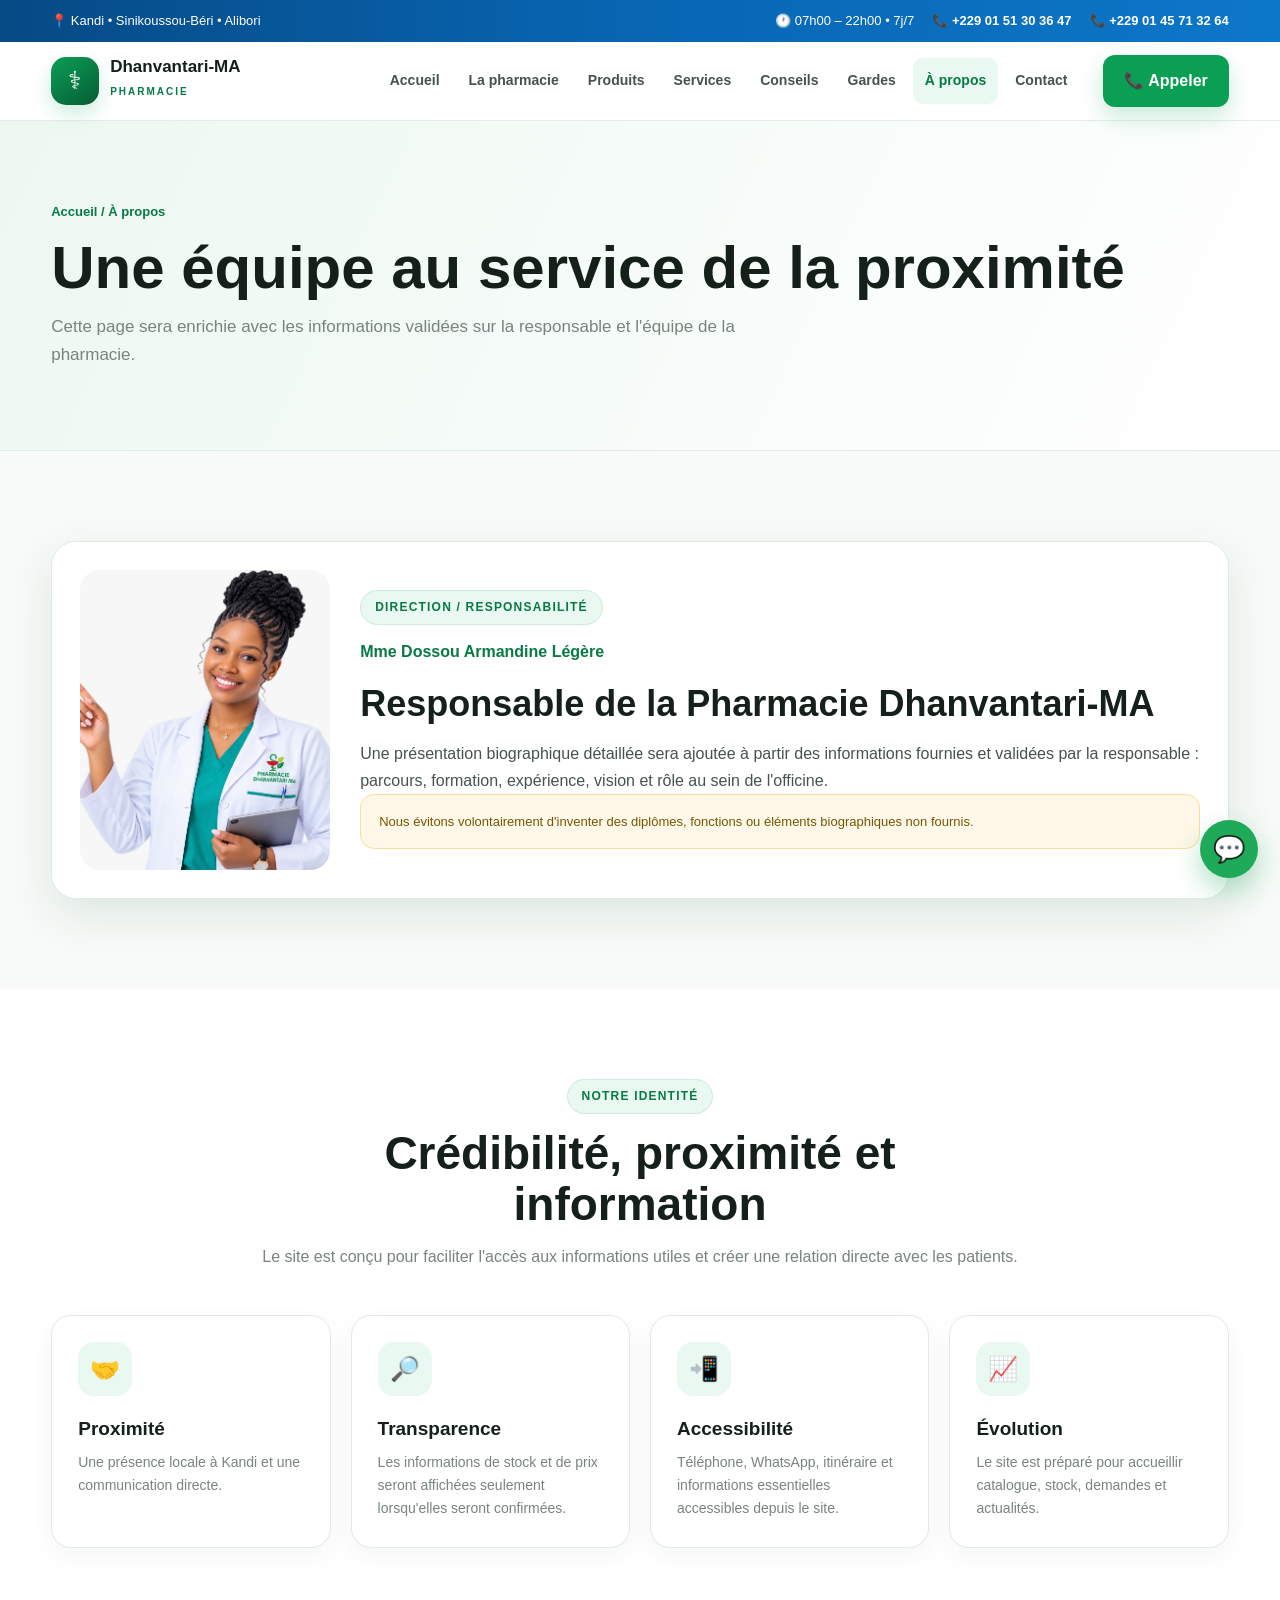
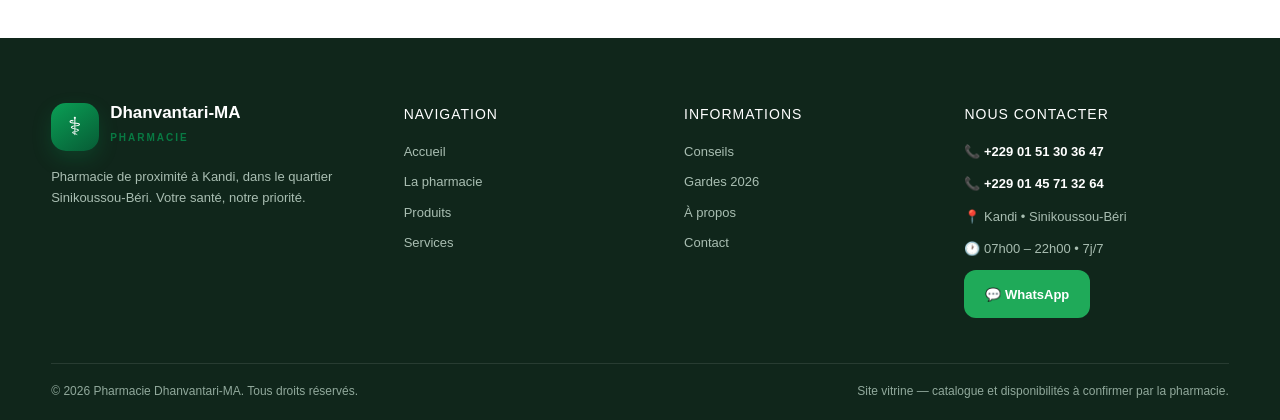
==== a-propos.html @ d24201c3 "Add files via upload" ====
<!DOCTYPE html>
<html lang="fr">
<head>
<meta charset="UTF-8">
<meta name="viewport" content="width=device-width, initial-scale=1.0">
<title>Pharmacie Dhanvantari-MA | À propos</title>
<meta name="description" content="Présentation de la Pharmacie Dhanvantari-MA et de sa responsable.">
<meta name="theme-color" content="#0a9f55">
<link rel="stylesheet" href="style.css">
</head>
<body>

<div class="topbar">
  <div class="container topbar-inner">
    <div class="topbar-left"><span>📍 Kandi • Sinikoussou-Béri • Alibori</span></div>
    <div class="topbar-right">
      <span>🕐 07h00 – 22h00 • 7j/7</span>
      <a href="tel:+2290151303647">📞 +229 01 51 30 36 47</a>
      <a href="tel:+2290145713264">📞 +229 01 45 71 32 64</a>
    </div>
  </div>
</div>
<header class="header">
  <div class="container nav">
    <a class="logo" href="index.html">
      <div class="logo-mark">⚕</div>
      <div class="logo-text"><strong>Dhanvantari-MA</strong><span>PHARMACIE</span></div>
    </a>
    <nav class="nav-links"><a href="index.html" class="">Accueil</a><a href="pharmacie.html" class="">La pharmacie</a><a href="produits.html" class="">Produits</a><a href="services.html" class="">Services</a><a href="conseils.html" class="">Conseils</a><a href="gardes.html" class="">Gardes</a><a href="a-propos.html" class="active">À propos</a><a href="contact.html" class="">Contact</a></nav>
    <a class="btn btn-primary header-call" href="tel:+2290151303647">📞 Appeler</a>
    <button class="menu-toggle" aria-label="Menu">☰</button>
  </div>
</header>

<main>

<section class="page-hero"><div class="container"><div class="breadcrumb">Accueil / À propos</div><h1>Une équipe au service de la proximité</h1><p>Cette page sera enrichie avec les informations validées sur la responsable et l'équipe de la pharmacie.</p></div></section>
<section class="section"><div class="container">
<div class="team-card reveal">
  <div class="team-photo"><img src="pharmacienne.jpeg" alt="Responsable de la Pharmacie Dhanvantari-MA" onerror="this.style.display='none';this.parentElement.innerHTML='<div style=&quot;height:100%;display:grid;place-items:center;padding:30px;text-align:center;color:#087a43;font-weight:800&quot;>Photo de la responsable<br>à ajouter : pharmacienne.jpeg</div>'"></div>
  <div class="team-copy"><div class="section-label">Direction / responsabilité</div><div class="role">Mme Dossou Armandine Légère</div><h2>Responsable de la Pharmacie Dhanvantari-MA</h2><p>Une présentation biographique détaillée sera ajoutée à partir des informations fournies et validées par la responsable : parcours, formation, expérience, vision et rôle au sein de l'officine.</p><div class="notice">Nous évitons volontairement d'inventer des diplômes, fonctions ou éléments biographiques non fournis.</div></div>
</div>
</div></section>
<section class="section" style="background:#fff"><div class="container"><div class="section-heading"><div class="section-label">Notre identité</div><h2>Crédibilité, proximité et information</h2><p>Le site est conçu pour faciliter l'accès aux informations utiles et créer une relation directe avec les patients.</p></div><div class="card-grid">
<article class="info-card reveal"><div class="info-icon">🤝</div><h3>Proximité</h3><p>Une présence locale à Kandi et une communication directe.</p></article>
<article class="info-card reveal"><div class="info-icon">🔎</div><h3>Transparence</h3><p>Les informations de stock et de prix seront affichées seulement lorsqu'elles seront confirmées.</p></article>
<article class="info-card reveal"><div class="info-icon">📲</div><h3>Accessibilité</h3><p>Téléphone, WhatsApp, itinéraire et informations essentielles accessibles depuis le site.</p></article>
<article class="info-card reveal"><div class="info-icon">📈</div><h3>Évolution</h3><p>Le site est préparé pour accueillir catalogue, stock, demandes et actualités.</p></article>
</div></div></section>

</main>

<footer>
  <div class="container footer-grid">
    <div class="footer-brand">
      <a class="logo" href="index.html">
        <div class="logo-mark">⚕</div>
        <div class="logo-text"><strong>Dhanvantari-MA</strong><span>PHARMACIE</span></div>
      </a>
      <p>Pharmacie de proximité à Kandi, dans le quartier Sinikoussou-Béri. Votre santé, notre priorité.</p>
    </div>
    <div>
      <div class="footer-title">Navigation</div>
      <div class="footer-links">
        <a href="index.html">Accueil</a><a href="pharmacie.html">La pharmacie</a>
        <a href="produits.html">Produits</a><a href="services.html">Services</a>
      </div>
    </div>
    <div>
      <div class="footer-title">Informations</div>
      <div class="footer-links">
        <a href="conseils.html">Conseils</a><a href="gardes.html">Gardes 2026</a>
        <a href="a-propos.html">À propos</a><a href="contact.html">Contact</a>
      </div>
    </div>
    <div>
      <div class="footer-title">Nous contacter</div>
      <div class="footer-contact">
        <div>📞 <strong>+229 01 51 30 36 47</strong></div>
        <div>📞 <strong>+229 01 45 71 32 64</strong></div>
        <div>📍 Kandi • Sinikoussou-Béri</div>
        <div>🕐 07h00 – 22h00 • 7j/7</div>
        <div><button class="btn btn-whatsapp" data-whatsapp="Bonjour Pharmacie Dhanvantari-MA, je souhaite obtenir des informations.">💬 WhatsApp</button></div>
      </div>
    </div>
  </div>
  <div class="container footer-bottom">
    <span>© <span data-year></span> Pharmacie Dhanvantari-MA. Tous droits réservés.</span>
    <span>Site vitrine — catalogue et disponibilités à confirmer par la pharmacie.</span>
  </div>
</footer>
<a class="floating-whatsapp" href="https://wa.me/2290151303647" target="_blank" rel="noopener noreferrer" aria-label="WhatsApp">💬</a>
<button class="back-top" aria-label="Retour en haut">↑</button>

<script src="main.js"></script>
</body>
</html>
---- style.css ----
:root{
  --green:#0a9f55;
  --green-dark:#087a43;
  --green-deep:#075b35;
  --green-soft:#e9f8f0;
  --blue:#0866b3;
  --blue-dark:#064a85;
  --orange:#f28b22;
  --gold:#f4b72c;
  --red:#c62828;
  --white:#fff;
  --black:#142019;
  --text:#46534c;
  --muted:#78847d;
  --bg:#f7faf8;
  --border:#e1ebe5;
  --shadow:0 16px 45px rgba(5,65,35,.10);
  --shadow-hover:0 22px 60px rgba(5,65,35,.16);
  --radius:20px;
  --radius-sm:12px;
  --transition:.28s ease;
}
*{box-sizing:border-box;margin:0;padding:0}
html{scroll-behavior:smooth}
body{
  font-family:"Segoe UI",Roboto,Arial,sans-serif;
  background:var(--bg);color:var(--text);line-height:1.65;
  overflow-x:hidden;
}
img{max-width:100%;display:block}
a{text-decoration:none;color:inherit}
button,input,select,textarea{font:inherit}
button{cursor:pointer}
.container{width:min(1180px,92%);margin:auto}
.section{padding:90px 0}
.section-heading{text-align:center;max-width:760px;margin:0 auto 45px}
.section-label{
  display:inline-flex;align-items:center;gap:8px;
  color:var(--green-dark);background:var(--green-soft);
  border:1px solid #ccebd9;border-radius:999px;
  padding:7px 14px;font-size:12px;font-weight:800;
  letter-spacing:1.2px;text-transform:uppercase;margin-bottom:14px
}
.section-heading h2{font-size:clamp(30px,4vw,46px);line-height:1.1;color:var(--black);margin-bottom:14px}
.section-heading p{color:var(--muted)}
.btn{
  display:inline-flex;align-items:center;justify-content:center;gap:9px;
  min-height:48px;padding:12px 20px;border-radius:12px;
  border:1px solid transparent;font-weight:800;transition:var(--transition)
}
.btn-primary{background:var(--green);color:#fff;box-shadow:0 10px 25px rgba(10,159,85,.22)}
.btn-primary:hover{background:var(--green-dark);transform:translateY(-2px)}
.btn-secondary{background:var(--blue);color:#fff}
.btn-secondary:hover{background:var(--blue-dark);transform:translateY(-2px)}
.btn-outline{background:#fff;border-color:var(--border);color:var(--green-dark)}
.btn-outline:hover{border-color:var(--green);transform:translateY(-2px)}
.btn-whatsapp{background:#1faa59;color:#fff}
.btn-whatsapp:hover{filter:brightness(.94);transform:translateY(-2px)}
.btn-light{background:#fff;color:var(--green-deep)}
.btn-danger{background:#fff1f1;color:#a52222;border-color:#ffd4d4}
.topbar{
  background:linear-gradient(90deg,var(--blue-dark),var(--blue),#0d77c9);
  color:#fff;font-size:13px
}
.topbar-inner{min-height:42px;display:flex;justify-content:space-between;align-items:center;gap:20px}
.topbar-left,.topbar-right{display:flex;gap:18px;align-items:center;flex-wrap:wrap}
.topbar a{font-weight:700}
.header{
  position:sticky;top:0;z-index:1000;background:rgba(255,255,255,.96);
  backdrop-filter:blur(14px);border-bottom:1px solid rgba(225,235,229,.9);
  transition:var(--transition)
}
.header.scrolled{box-shadow:0 8px 30px rgba(20,32,25,.08)}
.nav{min-height:78px;display:flex;align-items:center;gap:24px}
.logo{display:flex;align-items:center;gap:11px;margin-right:auto}
.logo-mark{
  width:48px;height:48px;border-radius:15px;display:grid;place-items:center;
  background:linear-gradient(145deg,var(--green),var(--green-deep));
  color:#fff;font-size:25px;box-shadow:0 8px 20px rgba(10,159,85,.2)
}
.logo-text strong{display:block;color:var(--black);font-size:17px;line-height:1.1}
.logo-text span{font-size:10px;letter-spacing:2px;color:var(--green-dark);font-weight:900}
.nav-links{display:flex;align-items:center;gap:5px}
.nav-links a{
  padding:11px 12px;border-radius:10px;color:#45534b;font-size:14px;font-weight:700
}
.nav-links a:hover,.nav-links a.active{color:var(--green-dark);background:var(--green-soft)}
.header-call{white-space:nowrap}
.menu-toggle{display:none;border:0;background:var(--green-soft);color:var(--green-dark);width:46px;height:46px;border-radius:12px;font-size:22px}
.hero{
  position:relative;min-height:650px;display:flex;align-items:center;overflow:hidden;
  background:linear-gradient(105deg,#f4fbf7 0%,#fff 50%,#eef8f3 100%)
}
.hero::before{
  content:"";position:absolute;inset:0;
  background:radial-gradient(circle at 80% 25%,rgba(10,159,85,.12),transparent 35%);
  pointer-events:none
}
.hero-grid{display:grid;grid-template-columns:1.02fr .98fr;align-items:center;gap:55px}
.hero-copy{position:relative;z-index:2;padding:70px 0}
.hero-badge{display:inline-flex;align-items:center;gap:9px;background:#fff;border:1px solid var(--border);padding:9px 14px;border-radius:999px;font-size:12px;font-weight:800;color:var(--green-dark);box-shadow:0 8px 25px rgba(5,65,35,.06)}
.status-dot{width:9px;height:9px;border-radius:50%;background:#22c55e;box-shadow:0 0 0 5px rgba(34,197,94,.12)}
.hero h1{font-size:clamp(44px,6vw,72px);line-height:.98;letter-spacing:-2px;color:var(--black);margin:22px 0}
.hero h1 span{color:var(--green)}
.hero p{font-size:18px;max-width:620px;color:#617068}
.hero-actions{display:flex;gap:12px;flex-wrap:wrap;margin-top:28px}
.hero-image{min-height:590px;display:flex;align-items:flex-end;justify-content:center;position:relative}
.hero-image::before{
  content:"";position:absolute;width:500px;height:500px;border-radius:50%;
  background:linear-gradient(145deg,#dff5e8,#fff);right:0;bottom:30px
}
.hero-image img{
  position:relative;z-index:1;max-height:610px;width:auto;max-width:100%;
  object-fit:contain;filter:drop-shadow(0 25px 35px rgba(5,65,35,.16))
}
.hero-placeholder{
  position:relative;z-index:1;width:min(470px,90%);aspect-ratio:4/5;border-radius:34px;
  background:linear-gradient(145deg,#e7f7ee,#fff);display:grid;place-items:center;
  color:var(--green-dark);text-align:center;padding:40px;border:1px solid #d7eee0
}
.quick-strip{background:#fff;border-top:1px solid var(--border);border-bottom:1px solid var(--border)}
.quick-grid{display:grid;grid-template-columns:repeat(4,1fr)}
.quick-card{padding:22px 20px;display:flex;gap:13px;align-items:center;border-right:1px solid var(--border)}
.quick-card:last-child{border-right:0}
.quick-icon{width:44px;height:44px;border-radius:13px;background:var(--green-soft);display:grid;place-items:center;font-size:20px}
.quick-card strong{display:block;color:var(--black);font-size:14px}
.quick-card span{font-size:12px;color:var(--muted)}
.about-grid{display:grid;grid-template-columns:.95fr 1.05fr;gap:65px;align-items:center}
.about-photo{position:relative}
.about-photo img{height:500px;object-fit:cover;border-radius:28px;box-shadow:var(--shadow)}
.about-badge{
  position:absolute;right:-18px;bottom:25px;background:#fff;padding:18px 20px;border-radius:17px;
  box-shadow:var(--shadow);border:1px solid var(--border)
}
.about-badge strong{display:block;color:var(--green);font-size:28px;line-height:1}
.about-badge span{font-size:12px;color:var(--muted)}
.about-copy h2{font-size:clamp(30px,4vw,46px);line-height:1.1;color:var(--black);margin:12px 0 18px}
.about-copy h2 span{color:var(--green)}
.about-copy p{margin-bottom:14px}
.check-list{display:grid;grid-template-columns:1fr 1fr;gap:10px;margin:24px 0}
.check-list div{display:flex;gap:9px;align-items:center;font-weight:700;color:#4d5b53}
.check{width:23px;height:23px;border-radius:50%;display:grid;place-items:center;background:var(--green-soft);color:var(--green);font-size:13px}
.card-grid{display:grid;grid-template-columns:repeat(4,1fr);gap:20px}
.info-card{
  background:#fff;border:1px solid var(--border);border-radius:var(--radius);
  padding:26px;box-shadow:0 8px 25px rgba(5,65,35,.05);transition:var(--transition)
}
.info-card:hover{transform:translateY(-5px);box-shadow:var(--shadow-hover)}
.info-icon{width:54px;height:54px;border-radius:16px;background:var(--green-soft);display:grid;place-items:center;font-size:24px;margin-bottom:17px}
.info-card h3{color:var(--black);font-size:19px;margin-bottom:7px}
.info-card p{color:var(--muted);font-size:14px}
.product-grid{display:grid;grid-template-columns:repeat(4,1fr);gap:20px}
.product-card{
  background:#fff;border:1px solid var(--border);border-radius:20px;overflow:hidden;
  box-shadow:0 8px 25px rgba(5,65,35,.05);transition:var(--transition)
}
.product-card:hover{transform:translateY(-5px);box-shadow:var(--shadow-hover)}
.product-image{height:230px;position:relative;background:#edf7f1;overflow:hidden}
.product-image img{width:100%;height:100%;object-fit:cover;transition:.45s ease}
.product-card:hover .product-image img{transform:scale(1.04)}
.product-number{position:absolute;top:12px;left:12px;background:#fff;color:var(--green-dark);font-weight:900;font-size:11px;border-radius:999px;padding:6px 9px;box-shadow:0 5px 15px rgba(0,0,0,.08)}
.product-body{padding:20px}
.product-category{font-size:11px;text-transform:uppercase;letter-spacing:1px;color:var(--green-dark);font-weight:900}
.product-body h3{font-size:19px;color:var(--black);margin:7px 0}
.product-body p{font-size:13px;color:var(--muted);margin-bottom:15px}
.product-actions{display:flex;gap:8px;flex-wrap:wrap}
.product-actions .btn{min-height:40px;padding:9px 12px;font-size:12px;flex:1}
.catalog-toolbar{
  display:flex;gap:12px;flex-wrap:wrap;align-items:center;justify-content:space-between;
  background:#fff;border:1px solid var(--border);padding:16px;border-radius:16px;margin-bottom:25px
}
.search-box{flex:1;min-width:240px;position:relative}
.search-box input,.filter-select{
  width:100%;height:46px;border:1px solid var(--border);border-radius:11px;padding:0 14px;
  outline:0;background:#fbfdfc
}
.search-box input:focus,.filter-select:focus{border-color:var(--green)}
.filter-select{max-width:230px}
.catalog-count{font-size:13px;color:var(--muted);font-weight:700}
.catalog-empty{text-align:center;padding:50px;background:#fff;border:1px dashed var(--border);border-radius:18px;display:none}
.price-note{font-size:11px;color:var(--muted);margin:10px 0}
.location-wrap{background:#f0f8f4}
.location-grid{display:grid;grid-template-columns:.8fr 1.2fr;gap:22px}
.location-card,.map-card{
  background:#fff;border:1px solid var(--border);border-radius:24px;box-shadow:var(--shadow);overflow:hidden
}
.location-card{padding:30px}
.location-card h3{font-size:27px;color:var(--black);margin-bottom:5px}
.location-card>p{color:var(--muted);margin-bottom:22px}
.location-item{display:flex;gap:13px;padding:16px 0;border-bottom:1px solid var(--border)}
.location-item:last-of-type{border-bottom:0}
.location-item-icon{width:40px;height:40px;flex:0 0 40px;border-radius:12px;background:var(--green-soft);display:grid;place-items:center}
.location-item strong{display:block;color:var(--black);font-size:13px}
.location-item span{display:block;color:var(--muted);font-size:13px}
.map-card iframe{width:100%;height:100%;min-height:480px;border:0}
.cta{padding:55px 0}
.cta-box{
  background:linear-gradient(120deg,var(--green-deep),var(--green));
  color:#fff;border-radius:28px;padding:40px;display:flex;justify-content:space-between;
  gap:25px;align-items:center;box-shadow:var(--shadow)
}
.cta-box h2{font-size:clamp(28px,4vw,40px);line-height:1.05;margin-bottom:8px}
.cta-box p{opacity:.88;max-width:650px}
.cta-actions{display:flex;gap:10px;flex-wrap:wrap}
.page-hero{
  padding:80px 0;background:linear-gradient(115deg,#edf8f2,#fff);
  border-bottom:1px solid var(--border)
}
.page-hero h1{font-size:clamp(38px,5vw,60px);color:var(--black);line-height:1.05;margin:14px 0}
.page-hero p{max-width:720px;color:var(--muted);font-size:17px}
.breadcrumb{font-size:13px;color:var(--green-dark);font-weight:800}
.detail-grid{display:grid;grid-template-columns:1fr 1fr;gap:50px;align-items:center}
.detail-image img{width:100%;height:480px;object-fit:cover;border-radius:28px;box-shadow:var(--shadow)}
.detail-copy h2{font-size:40px;color:var(--black);line-height:1.1;margin:12px 0}
.detail-copy p{margin-bottom:14px}
.timeline{position:relative;max-width:900px;margin:auto}
.timeline::before{content:"";position:absolute;left:20px;top:0;bottom:0;width:2px;background:#cfe9d9}
.guard{
  position:relative;margin:0 0 18px 0;padding:20px 22px 20px 60px;background:#fff;
  border:1px solid var(--border);border-radius:18px;box-shadow:0 7px 22px rgba(5,65,35,.05)
}
.guard::before{
  content:"";position:absolute;left:11px;top:26px;width:20px;height:20px;border-radius:50%;
  background:var(--green);border:5px solid #dff4e8
}
.guard strong{display:block;color:var(--black);font-size:18px}
.guard span{display:block;color:var(--green-dark);font-weight:800;font-size:13px;margin-top:3px}
.guard.current{border-color:#93d8b2;box-shadow:0 12px 30px rgba(10,159,85,.12)}
.guard.current::after{content:"GARDE EN COURS";position:absolute;right:15px;top:15px;background:var(--green);color:#fff;font-size:10px;font-weight:900;padding:6px 9px;border-radius:999px}
.team-card{display:grid;grid-template-columns:250px 1fr;gap:30px;background:#fff;border:1px solid var(--border);border-radius:25px;padding:28px;box-shadow:var(--shadow);align-items:center}
.team-photo{height:300px;border-radius:20px;overflow:hidden;background:var(--green-soft)}
.team-photo img{width:100%;height:100%;object-fit:cover}
.team-copy h2{font-size:36px;color:var(--black);margin:8px 0}
.team-copy .role{color:var(--green-dark);font-weight:900}
.contact-grid{display:grid;grid-template-columns:.85fr 1.15fr;gap:25px}
.contact-card{background:#fff;border:1px solid var(--border);border-radius:22px;padding:28px;box-shadow:var(--shadow)}
.contact-line{display:flex;gap:13px;align-items:flex-start;padding:15px 0;border-bottom:1px solid var(--border)}
.contact-line:last-child{border-bottom:0}
.contact-line .icon{width:40px;height:40px;border-radius:12px;background:var(--green-soft);display:grid;place-items:center;flex:0 0 40px}
.contact-line strong{display:block;color:var(--black)}
.contact-line span{font-size:13px;color:var(--muted)}
.notice{padding:16px 18px;border-radius:14px;background:#fff8e8;border:1px solid #f8df9d;color:#765600;font-size:13px}
footer{background:#10261b;color:#d8e6de;padding-top:65px}
.footer-grid{display:grid;grid-template-columns:1.3fr 1fr 1fr 1.1fr;gap:40px;padding-bottom:45px}
.footer-brand .logo-text strong{color:#fff}
.footer-brand p{color:#a9beb2;font-size:13px;max-width:340px;margin-top:15px}
.footer-title{color:#fff;font-size:14px;text-transform:uppercase;letter-spacing:1px;margin-bottom:15px}
.footer-links{display:grid;gap:9px}
.footer-links a{font-size:13px;color:#a9beb2}
.footer-links a:hover{color:#fff}
.footer-contact{display:grid;gap:11px;font-size:13px;color:#a9beb2}
.footer-contact strong{color:#fff}
.footer-bottom{border-top:1px solid rgba(255,255,255,.1);padding:18px 0;display:flex;justify-content:space-between;gap:20px;flex-wrap:wrap;font-size:12px;color:#91a99c}
.floating-whatsapp{
  position:fixed;right:22px;bottom:22px;z-index:1100;width:58px;height:58px;border-radius:50%;
  background:#1faa59;color:#fff;display:grid;place-items:center;font-size:26px;
  box-shadow:0 12px 28px rgba(31,170,89,.35);transition:var(--transition)
}
.floating-whatsapp:hover{transform:scale(1.07)}
.back-top{
  position:fixed;right:25px;bottom:92px;z-index:1090;width:44px;height:44px;border-radius:50%;
  border:1px solid var(--border);background:#fff;color:var(--green-dark);box-shadow:var(--shadow);
  opacity:0;visibility:hidden;transition:var(--transition)
}
.back-top.show{opacity:1;visibility:visible}
.reveal{opacity:0;transform:translateY(22px);transition:.65s ease}
.reveal.visible{opacity:1;transform:none}
.modal{position:fixed;inset:0;background:rgba(9,25,17,.62);z-index:2000;display:none;align-items:center;justify-content:center;padding:20px}
.modal.open{display:flex}
.modal-box{width:min(650px,100%);background:#fff;border-radius:22px;padding:28px;box-shadow:0 30px 80px rgba(0,0,0,.2);position:relative}
.modal-close{position:absolute;right:14px;top:12px;border:0;background:#eef6f1;color:var(--green-dark);width:38px;height:38px;border-radius:10px}
.modal-box h2{color:var(--black);margin-bottom:8px}
.modal-box p{color:var(--muted);font-size:14px;margin-bottom:18px}
.modal-actions{display:flex;gap:10px;flex-wrap:wrap}
.small{font-size:12px;color:var(--muted)}
@media(max-width:1050px){
  .nav-links{gap:0}.nav-links a{padding:10px 8px;font-size:13px}
  .product-grid,.card-grid{grid-template-columns:repeat(2,1fr)}
  .quick-grid{grid-template-columns:repeat(2,1fr)}
  .hero-grid{gap:25px}
  .footer-grid{grid-template-columns:repeat(2,1fr)}
}
@media(max-width:800px){
  .topbar-inner{padding:8px 0;justify-content:center;text-align:center}
  .topbar-left{display:none}
  .nav{min-height:70px}
  .menu-toggle{display:block}
  .header-call{display:none}
  .nav-links{
    position:absolute;top:70px;left:4%;right:4%;background:#fff;border:1px solid var(--border);
    border-radius:16px;padding:10px;display:none;flex-direction:column;align-items:stretch;
    box-shadow:var(--shadow)
  }
  .nav-links.open{display:flex}
  .nav-links a{padding:13px}
  .hero{min-height:auto}
  .hero-grid{grid-template-columns:1fr}
  .hero-copy{padding:65px 0 15px}
  .hero-image{min-height:430px}
  .hero-image img{max-height:450px}
  .about-grid,.detail-grid,.location-grid,.contact-grid{grid-template-columns:1fr}
  .about-photo img{height:400px}
  .team-card{grid-template-columns:1fr}
  .team-photo{height:340px}
  .cta-box{flex-direction:column;align-items:flex-start}
  .map-card iframe{min-height:380px}
}
@media(max-width:560px){
  .section{padding:65px 0}
  .hero h1{font-size:46px;letter-spacing:-1.5px}
  .hero p{font-size:16px}
  .hero-actions .btn{width:100%}
  .quick-grid,.product-grid,.card-grid{grid-template-columns:1fr}
  .quick-card{border-right:0;border-bottom:1px solid var(--border)}
  .quick-card:last-child{border-bottom:0}
  .check-list{grid-template-columns:1fr}
  .product-image{height:250px}
  .footer-grid{grid-template-columns:1fr}
  .cta-box{padding:28px}
  .cta-actions{width:100%}.cta-actions .btn{flex:1}
  .topbar-right{gap:8px;justify-content:center}
  .topbar{font-size:11px}
}
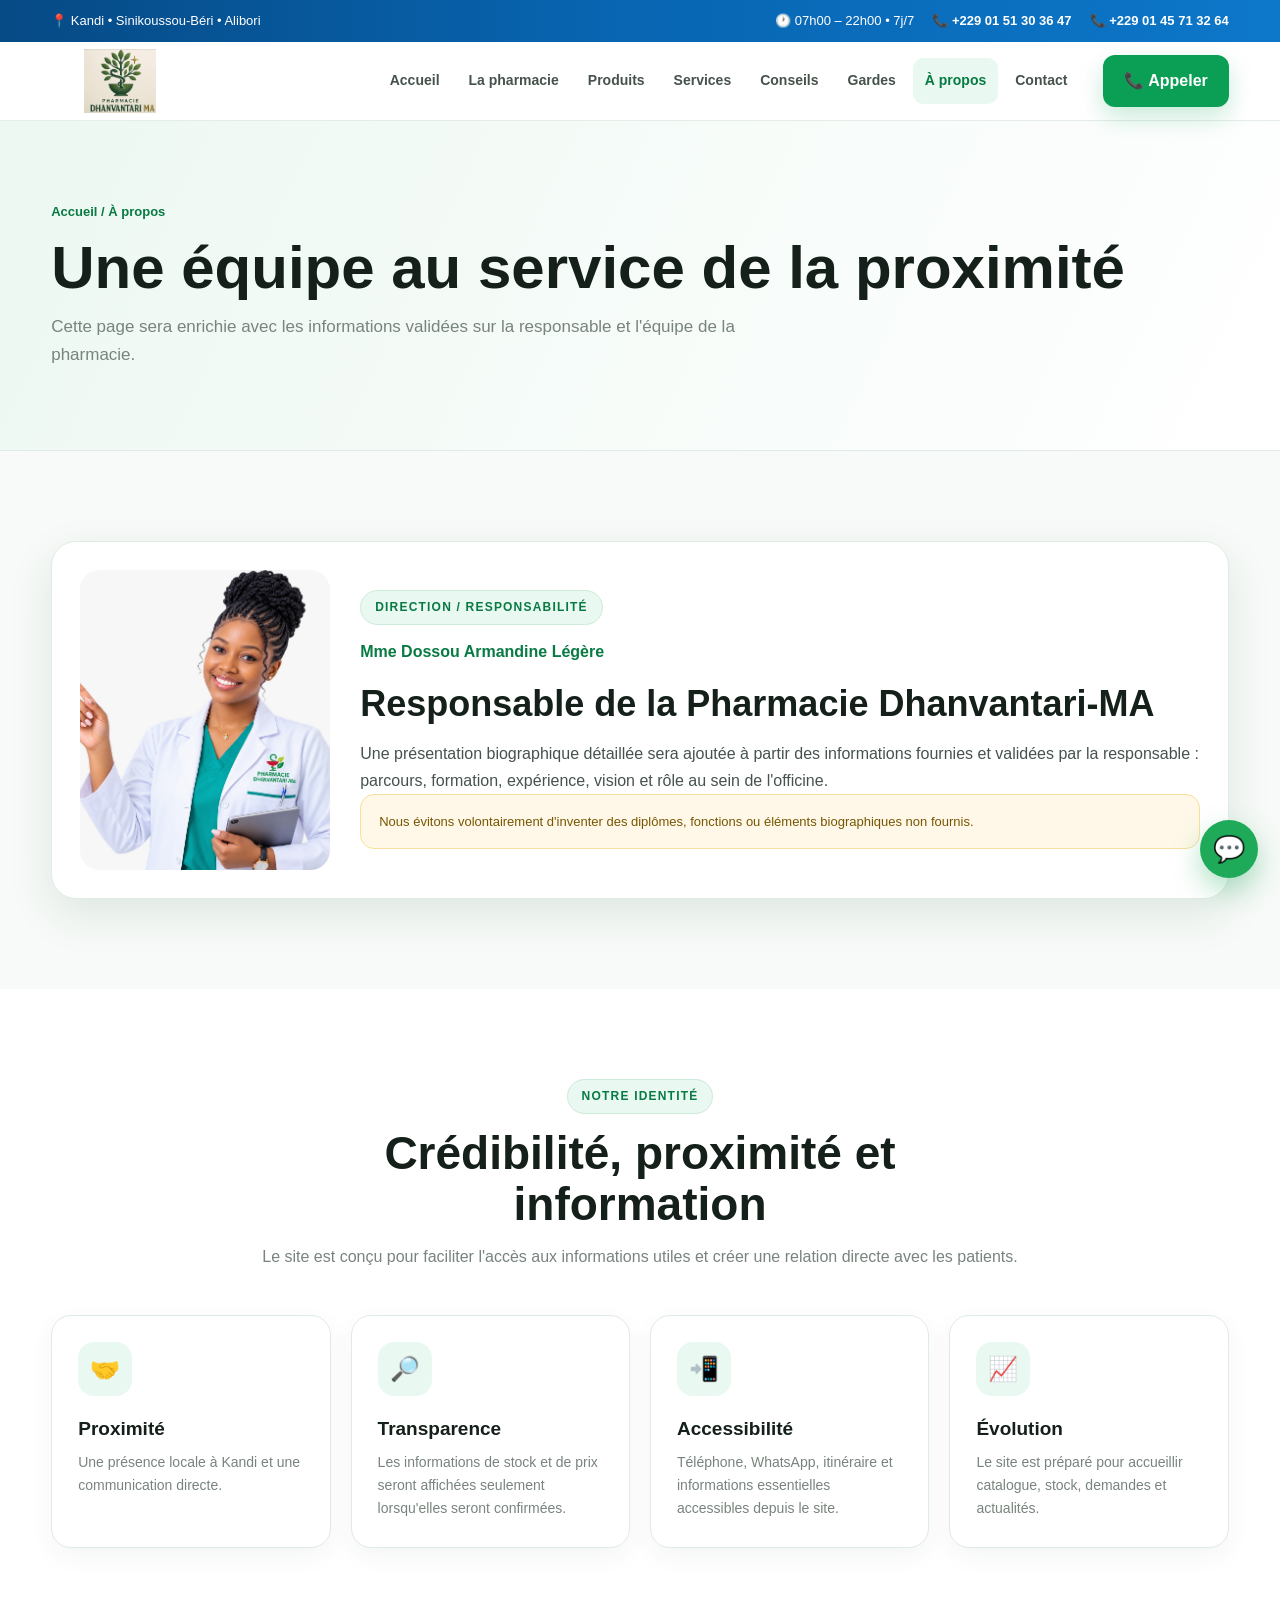
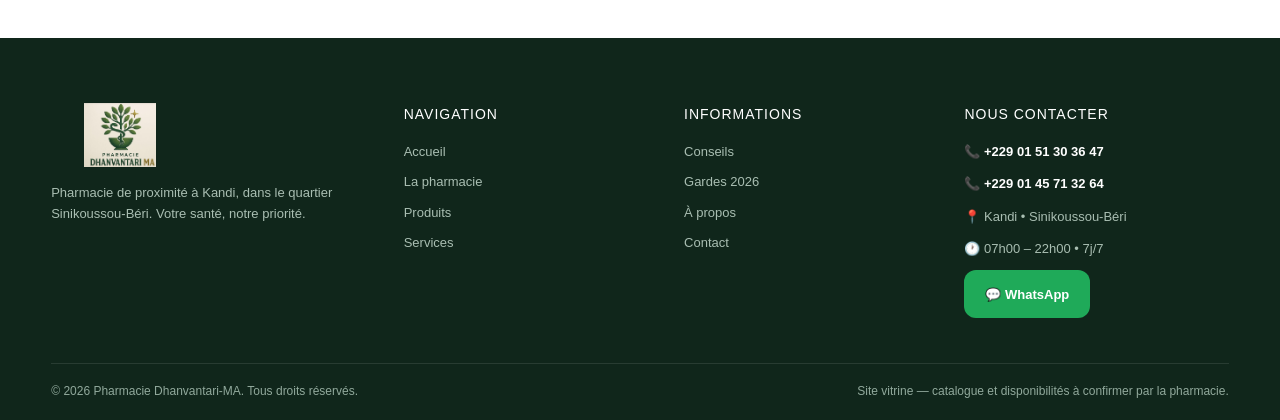
==== commit 6388630e: "Add files via upload" ====
--- a/a-propos.html
+++ b/a-propos.html
@@ -22,9 +22,8 @@
 </div>
 <header class="header">
   <div class="container nav">
-    <a class="logo" href="index.html">
-      <div class="logo-mark">⚕</div>
-      <div class="logo-text"><strong>Dhanvantari-MA</strong><span>PHARMACIE</span></div>
+    <a class="logo" href="index.html" aria-label="Pharmacie Dhanvantari-MA - Accueil">
+      <img class="brand-logo" src="logo.jpeg" alt="Logo Pharmacie Dhanvantari-MA">
     </a>
     <nav class="nav-links"><a href="index.html" class="">Accueil</a><a href="pharmacie.html" class="">La pharmacie</a><a href="produits.html" class="">Produits</a><a href="services.html" class="">Services</a><a href="conseils.html" class="">Conseils</a><a href="gardes.html" class="">Gardes</a><a href="a-propos.html" class="active">À propos</a><a href="contact.html" class="">Contact</a></nav>
     <a class="btn btn-primary header-call" href="tel:+2290151303647">📞 Appeler</a>
@@ -53,10 +52,9 @@
 <footer>
   <div class="container footer-grid">
     <div class="footer-brand">
-      <a class="logo" href="index.html">
-        <div class="logo-mark">⚕</div>
-        <div class="logo-text"><strong>Dhanvantari-MA</strong><span>PHARMACIE</span></div>
-      </a>
+      <a class="logo" href="index.html" aria-label="Pharmacie Dhanvantari-MA - Accueil">
+      <img class="brand-logo" src="logo.jpeg" alt="Logo Pharmacie Dhanvantari-MA">
+    </a>
       <p>Pharmacie de proximité à Kandi, dans le quartier Sinikoussou-Béri. Votre santé, notre priorité.</p>
     </div>
     <div>
--- a/style.css
+++ b/style.css
@@ -322,3 +322,203 @@
   .topbar-right{gap:8px;justify-content:center}
   .topbar{font-size:11px}
 }
+
+/* =========================================================
+   ACCUEIL — ANIMATION PREMIUM (index.html uniquement)
+   ========================================================= */
+.home-page .brand-logo{
+  width:138px;height:64px;object-fit:contain;object-position:center;
+  border-radius:12px;display:block;filter:drop-shadow(0 7px 13px rgba(5,65,35,.10));
+  transition:transform .35s ease,filter .35s ease;
+}
+.home-page .logo:hover .brand-logo{
+  transform:translateY(-2px) scale(1.025);
+  filter:drop-shadow(0 12px 20px rgba(5,65,35,.16));
+}
+.brand-logo{
+  width:138px;height:64px;object-fit:contain;object-position:center;
+  border-radius:12px;display:block;
+}
+.logo{min-width:138px}
+
+/* Intro cinematic */
+.home-intro{
+  position:fixed;inset:0;z-index:9999;display:grid;place-items:center;
+  background:
+    radial-gradient(circle at 50% 45%,rgba(255,255,255,.98),rgba(236,248,241,.98) 58%,rgba(218,241,227,.99));
+  overflow:hidden;
+  animation:introExit .9s cubic-bezier(.77,0,.18,1) 2.35s forwards;
+  pointer-events:none;
+}
+.home-intro::before{
+  content:"";position:absolute;width:72vmax;height:72vmax;border-radius:50%;
+  border:1px solid rgba(10,159,85,.10);
+  box-shadow:0 0 0 80px rgba(10,159,85,.025),0 0 0 160px rgba(10,159,85,.018);
+  animation:introPulse 2.4s ease-in-out infinite;
+}
+.intro-glow{
+  position:absolute;width:280px;height:280px;border-radius:50%;
+  background:radial-gradient(circle,rgba(10,159,85,.18),rgba(10,159,85,0) 70%);
+  filter:blur(2px);animation:introGlow 2s ease-in-out infinite;
+}
+.intro-logo-wrap{
+  position:relative;width:min(330px,62vw);aspect-ratio:653/585;
+  display:grid;place-items:center;z-index:2;
+  animation:introLogo 1.25s cubic-bezier(.2,.9,.2,1) both;
+}
+.intro-logo{
+  width:100%;height:100%;object-fit:contain;
+  filter:drop-shadow(0 22px 32px rgba(5,65,35,.18));
+  border-radius:20px;
+}
+.intro-orbit{
+  position:absolute;border:1px solid rgba(10,159,85,.20);border-radius:50%;
+  width:420px;height:420px;
+}
+.intro-orbit::after{
+  content:"";position:absolute;width:10px;height:10px;border-radius:50%;
+  background:var(--gold);box-shadow:0 0 20px rgba(244,183,44,.65);top:-5px;left:50%;
+}
+.intro-orbit-one{animation:orbitSpin 3.4s linear infinite}
+.intro-orbit-two{width:510px;height:510px;border-color:rgba(8,102,179,.12);animation:orbitSpinReverse 5s linear infinite}
+.intro-orbit-two::after{background:var(--green);top:50%;left:-5px}
+.intro-title{
+  position:absolute;bottom:calc(50% - 210px);z-index:3;
+  font-weight:900;letter-spacing:4px;font-size:clamp(13px,1.6vw,20px);
+  color:var(--green-deep);text-align:center;animation:introText .9s .45s both;
+}
+.intro-title span{color:var(--gold)}
+.intro-line{
+  position:absolute;bottom:calc(50% - 245px);height:2px;width:0;
+  background:linear-gradient(90deg,transparent,var(--green),transparent);
+  animation:introLine .8s .85s forwards;
+}
+.intro-subtitle{
+  position:absolute;bottom:calc(50% - 285px);font-size:13px;color:var(--muted);
+  letter-spacing:1.5px;animation:introText .9s .8s both;
+}
+
+@keyframes introLogo{
+  0%{opacity:0;transform:translateY(32px) scale(.72) rotate(-3deg);filter:blur(10px)}
+  65%{opacity:1;transform:translateY(-5px) scale(1.03) rotate(1deg);filter:blur(0)}
+  100%{opacity:1;transform:translateY(0) scale(1) rotate(0)}
+}
+@keyframes introText{from{opacity:0;transform:translateY(15px);filter:blur(5px)}to{opacity:1;transform:none;filter:none}}
+@keyframes introLine{to{width:180px}}
+@keyframes introPulse{0%,100%{transform:scale(.88);opacity:.55}50%{transform:scale(1.04);opacity:1}}
+@keyframes introGlow{0%,100%{transform:scale(.75);opacity:.55}50%{transform:scale(1.15);opacity:1}}
+@keyframes orbitSpin{to{transform:rotate(360deg)}}
+@keyframes orbitSpinReverse{to{transform:rotate(-360deg)}}
+@keyframes introExit{
+  0%{opacity:1;visibility:visible;clip-path:inset(0 0 0 0)}
+  70%{opacity:0;clip-path:inset(0 0 100% 0)}
+  100%{opacity:0;visibility:hidden;clip-path:inset(0 0 100% 0)}
+}
+
+/* Hero vivant : halo, particules et respiration du visuel */
+.home-page .hero{
+  isolation:isolate;
+}
+.home-page .hero::after{
+  content:"";position:absolute;width:420px;height:420px;right:-130px;top:-120px;
+  border-radius:50%;background:radial-gradient(circle,rgba(244,183,44,.14),transparent 68%);
+  animation:heroHalo 7s ease-in-out infinite;pointer-events:none;
+}
+.hero-particles{position:absolute;inset:0;overflow:hidden;pointer-events:none;z-index:0}
+.hero-particles i{
+  position:absolute;width:7px;height:7px;border-radius:50%;background:rgba(10,159,85,.30);
+  box-shadow:0 0 16px rgba(10,159,85,.22);animation:particleFloat linear infinite;
+}
+.hero-particles i:nth-child(1){left:8%;top:22%;animation-duration:8s;animation-delay:-2s}
+.hero-particles i:nth-child(2){left:20%;top:72%;width:4px;height:4px;animation-duration:11s;animation-delay:-7s}
+.hero-particles i:nth-child(3){left:38%;top:18%;width:5px;height:5px;animation-duration:9s;animation-delay:-4s}
+.hero-particles i:nth-child(4){left:53%;top:80%;width:4px;height:4px;animation-duration:12s;animation-delay:-5s}
+.hero-particles i:nth-child(5){left:67%;top:16%;background:rgba(244,183,44,.42);animation-duration:10s;animation-delay:-8s}
+.hero-particles i:nth-child(6){left:78%;top:67%;width:5px;height:5px;animation-duration:8.5s;animation-delay:-3s}
+.hero-particles i:nth-child(7){left:90%;top:34%;width:4px;height:4px;animation-duration:13s;animation-delay:-9s}
+.hero-particles i:nth-child(8){left:47%;top:42%;width:3px;height:3px;background:rgba(8,102,179,.35);animation-duration:10s;animation-delay:-1s}
+.hero-copy,.hero-image{z-index:1}
+.hero-brand-badge{
+  display:inline-flex;align-items:center;gap:10px;margin-bottom:12px;
+  color:var(--green-deep);font-size:11px;font-weight:900;letter-spacing:1.5px;
+  text-transform:uppercase;
+}
+.hero-brand-badge img{
+  width:34px;height:30px;object-fit:contain;border-radius:6px;
+  box-shadow:0 5px 12px rgba(5,65,35,.08);
+}
+.home-page .hero-image img{
+  animation:pharmacistFloat 6s ease-in-out infinite;
+  transform-origin:center bottom;
+}
+.home-page .hero-image::before{
+  animation:heroCircle 8s ease-in-out infinite;
+}
+.home-page .hero-copy h1{
+  animation:heroTitle .9s .15s both;
+}
+.home-page .hero-copy p{
+  animation:heroTitle .9s .28s both;
+}
+.home-page .hero-actions{
+  animation:heroTitle .9s .4s both;
+}
+.home-page .quick-card{
+  animation:quickRise .7s both;
+}
+.home-page .quick-card:nth-child(2){animation-delay:.08s}
+.home-page .quick-card:nth-child(3){animation-delay:.16s}
+.home-page .quick-card:nth-child(4){animation-delay:.24s}
+
+@keyframes particleFloat{
+  0%{transform:translate3d(0,30px,0) scale(.7);opacity:0}
+  15%{opacity:1}
+  50%{transform:translate3d(20px,-70px,0) scale(1.15)}
+  85%{opacity:.8}
+  100%{transform:translate3d(-12px,-150px,0) scale(.5);opacity:0}
+}
+@keyframes pharmacistFloat{
+  0%,100%{transform:translateY(0) rotate(0)}
+  50%{transform:translateY(-8px) rotate(.35deg)}
+}
+@keyframes heroCircle{
+  0%,100%{transform:scale(1);opacity:1}
+  50%{transform:scale(1.035);opacity:.82}
+}
+@keyframes heroHalo{
+  0%,100%{transform:scale(.85);opacity:.55}
+  50%{transform:scale(1.15);opacity:1}
+}
+@keyframes heroTitle{
+  from{opacity:0;transform:translateY(22px);filter:blur(5px)}
+  to{opacity:1;transform:none;filter:none}
+}
+@keyframes quickRise{
+  from{opacity:0;transform:translateY(16px)}
+  to{opacity:1;transform:none}
+}
+
+/* Responsive */
+@media (max-width:900px){
+  .brand-logo{width:118px;height:58px}
+  .logo{min-width:118px}
+  .intro-orbit{width:310px;height:310px}
+  .intro-orbit-two{width:380px;height:380px}
+  .intro-title{bottom:calc(50% - 205px)}
+  .intro-line{bottom:calc(50% - 238px)}
+  .intro-subtitle{bottom:calc(50% - 270px)}
+}
+@media (max-width:760px){
+  .home-intro::before{width:100vmax;height:100vmax}
+  .intro-orbit{width:250px;height:250px}
+  .intro-orbit-two{width:315px;height:315px}
+  .intro-logo-wrap{width:min(270px,70vw)}
+  .intro-title{bottom:calc(50% - 180px);letter-spacing:2.5px}
+  .intro-line{bottom:calc(50% - 215px)}
+  .intro-subtitle{bottom:calc(50% - 247px)}
+  .hero-brand-badge{font-size:9px}
+}
+@media (prefers-reduced-motion:reduce){
+  .home-intro,.home-intro *,.home-page *{animation:none!important;transition:none!important}
+  .home-intro{display:none}
+}
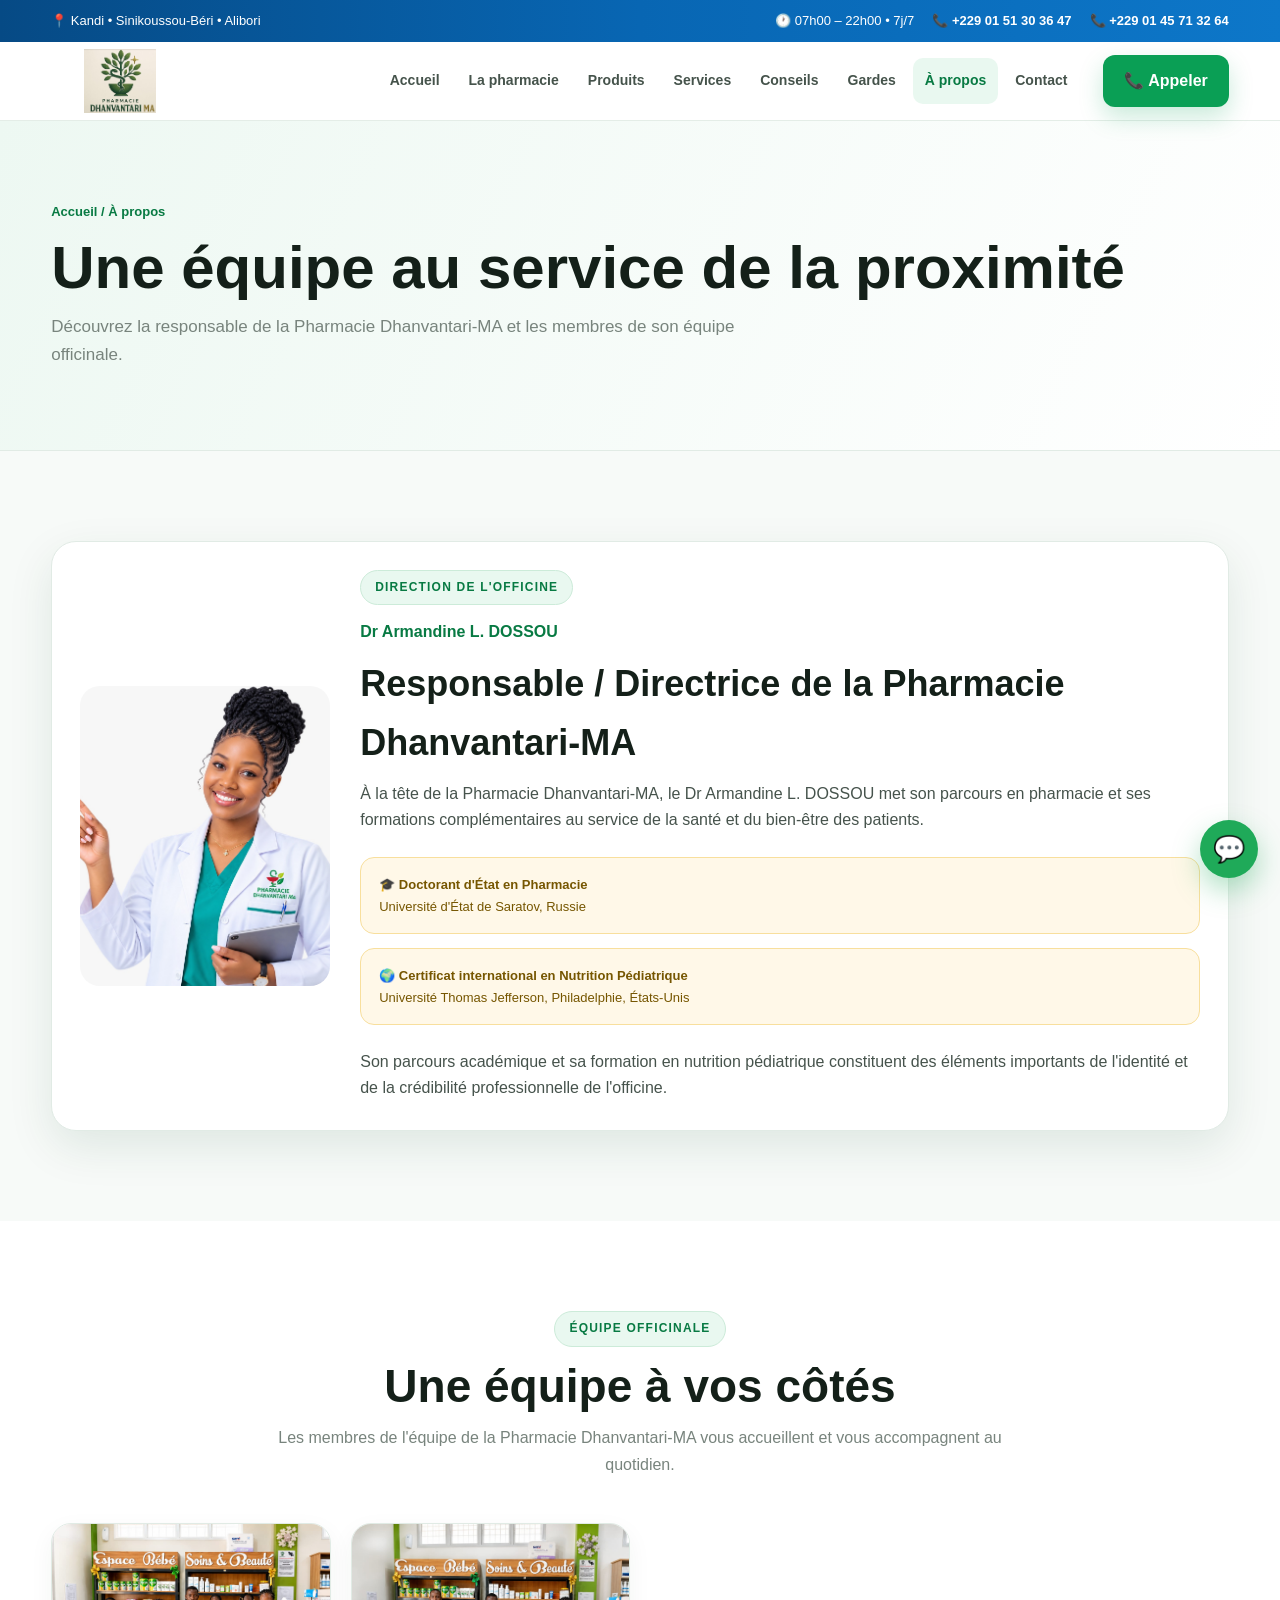
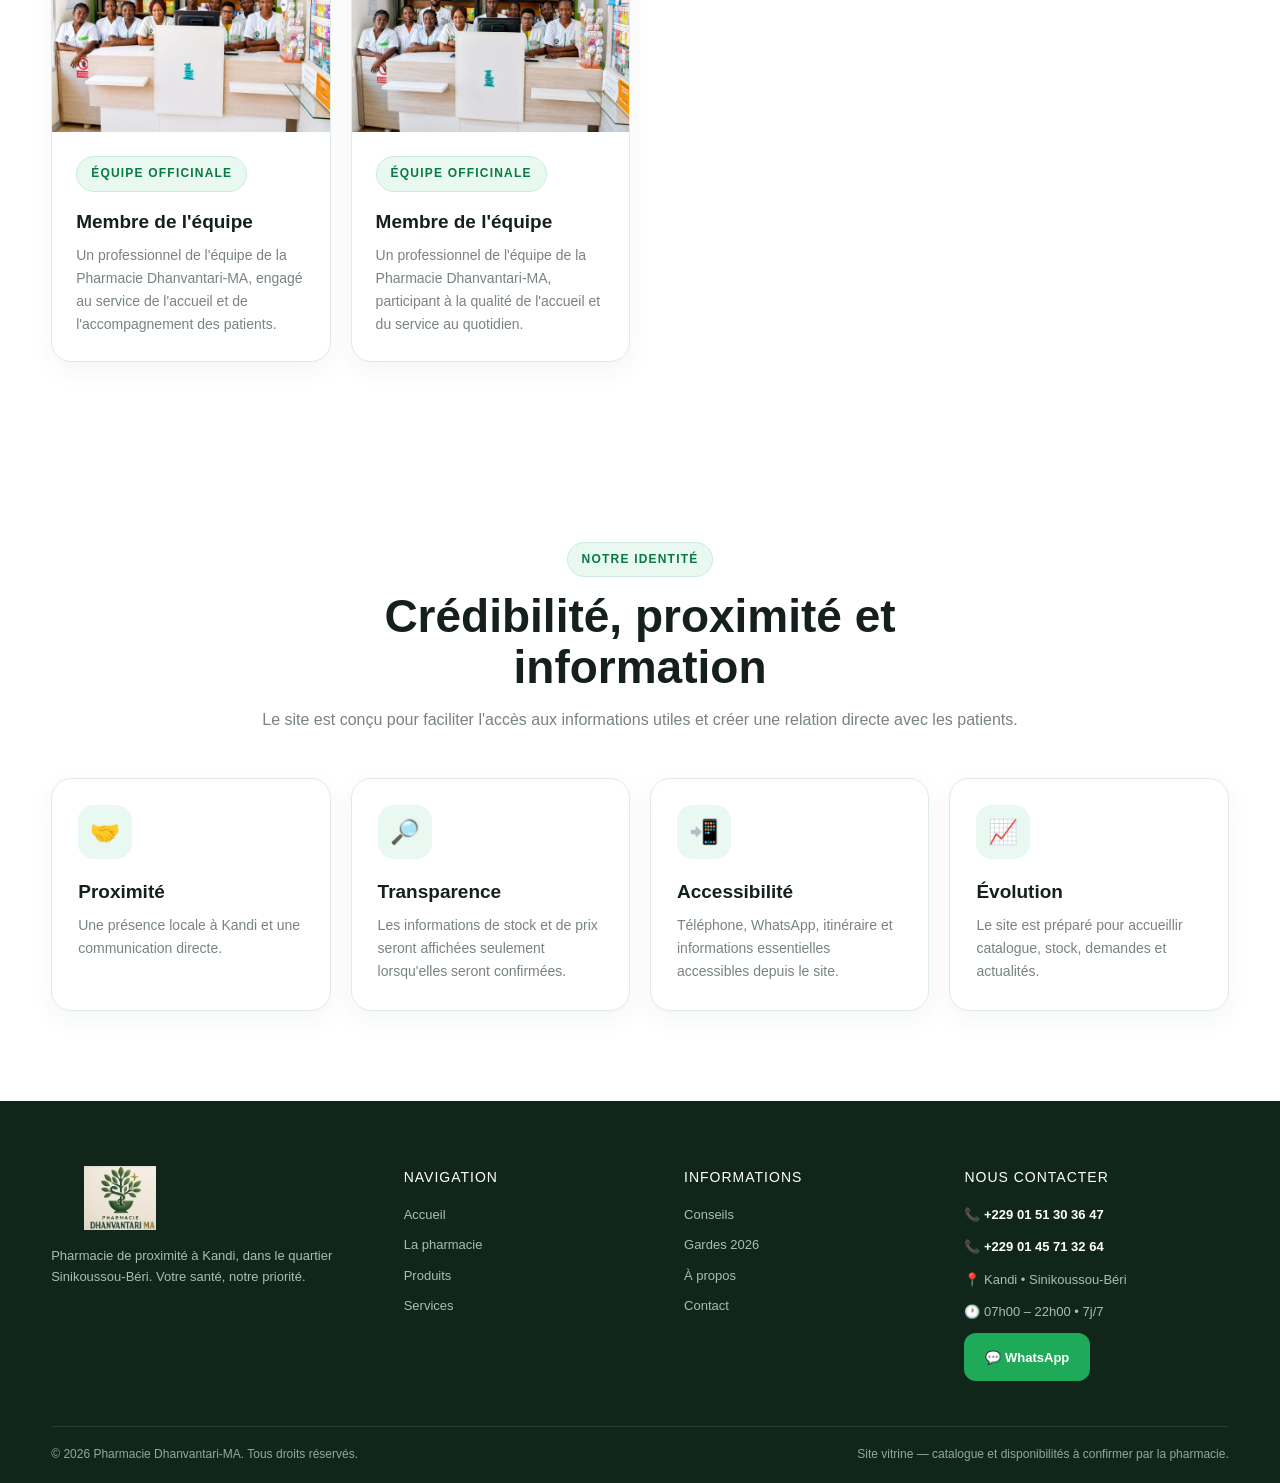
==== commit ac58f3f5: "Rename a-propos-dhanvantari-v2.html to a-propos.html" ====
--- a/a-propos.html
+++ b/a-propos.html
@@ -4,7 +4,7 @@
 <meta charset="UTF-8">
 <meta name="viewport" content="width=device-width, initial-scale=1.0">
 <title>Pharmacie Dhanvantari-MA | À propos</title>
-<meta name="description" content="Présentation de la Pharmacie Dhanvantari-MA et de sa responsable.">
+<meta name="description" content="Découvrez le Dr Armandine L. DOSSOU, responsable de la Pharmacie Dhanvantari-MA, ainsi que son équipe officinale à Kandi.">
 <meta name="theme-color" content="#0a9f55">
 <link rel="stylesheet" href="style.css">
 </head>
@@ -20,12 +20,22 @@
     </div>
   </div>
 </div>
+
 <header class="header">
   <div class="container nav">
     <a class="logo" href="index.html" aria-label="Pharmacie Dhanvantari-MA - Accueil">
       <img class="brand-logo" src="logo.jpeg" alt="Logo Pharmacie Dhanvantari-MA">
     </a>
-    <nav class="nav-links"><a href="index.html" class="">Accueil</a><a href="pharmacie.html" class="">La pharmacie</a><a href="produits.html" class="">Produits</a><a href="services.html" class="">Services</a><a href="conseils.html" class="">Conseils</a><a href="gardes.html" class="">Gardes</a><a href="a-propos.html" class="active">À propos</a><a href="contact.html" class="">Contact</a></nav>
+    <nav class="nav-links">
+      <a href="index.html">Accueil</a>
+      <a href="pharmacie.html">La pharmacie</a>
+      <a href="produits.html">Produits</a>
+      <a href="services.html">Services</a>
+      <a href="conseils.html">Conseils</a>
+      <a href="gardes.html">Gardes</a>
+      <a href="a-propos.html" class="active">À propos</a>
+      <a href="contact.html">Contact</a>
+    </nav>
     <a class="btn btn-primary header-call" href="tel:+2290151303647">📞 Appeler</a>
     <button class="menu-toggle" aria-label="Menu">☰</button>
   </div>
@@ -33,19 +43,104 @@
 
 <main>
 
-<section class="page-hero"><div class="container"><div class="breadcrumb">Accueil / À propos</div><h1>Une équipe au service de la proximité</h1><p>Cette page sera enrichie avec les informations validées sur la responsable et l'équipe de la pharmacie.</p></div></section>
-<section class="section"><div class="container">
-<div class="team-card reveal">
-  <div class="team-photo"><img src="pharmacienne.jpeg" alt="Responsable de la Pharmacie Dhanvantari-MA" onerror="this.style.display='none';this.parentElement.innerHTML='<div style=&quot;height:100%;display:grid;place-items:center;padding:30px;text-align:center;color:#087a43;font-weight:800&quot;>Photo de la responsable<br>à ajouter : pharmacienne.jpeg</div>'"></div>
-  <div class="team-copy"><div class="section-label">Direction / responsabilité</div><div class="role">Mme Dossou Armandine Légère</div><h2>Responsable de la Pharmacie Dhanvantari-MA</h2><p>Une présentation biographique détaillée sera ajoutée à partir des informations fournies et validées par la responsable : parcours, formation, expérience, vision et rôle au sein de l'officine.</p><div class="notice">Nous évitons volontairement d'inventer des diplômes, fonctions ou éléments biographiques non fournis.</div></div>
-</div>
-</div></section>
-<section class="section" style="background:#fff"><div class="container"><div class="section-heading"><div class="section-label">Notre identité</div><h2>Crédibilité, proximité et information</h2><p>Le site est conçu pour faciliter l'accès aux informations utiles et créer une relation directe avec les patients.</p></div><div class="card-grid">
-<article class="info-card reveal"><div class="info-icon">🤝</div><h3>Proximité</h3><p>Une présence locale à Kandi et une communication directe.</p></article>
-<article class="info-card reveal"><div class="info-icon">🔎</div><h3>Transparence</h3><p>Les informations de stock et de prix seront affichées seulement lorsqu'elles seront confirmées.</p></article>
-<article class="info-card reveal"><div class="info-icon">📲</div><h3>Accessibilité</h3><p>Téléphone, WhatsApp, itinéraire et informations essentielles accessibles depuis le site.</p></article>
-<article class="info-card reveal"><div class="info-icon">📈</div><h3>Évolution</h3><p>Le site est préparé pour accueillir catalogue, stock, demandes et actualités.</p></article>
-</div></div></section>
+<section class="page-hero">
+  <div class="container">
+    <div class="breadcrumb">Accueil / À propos</div>
+    <h1>Une équipe au service de la proximité</h1>
+    <p>Découvrez la responsable de la Pharmacie Dhanvantari-MA et les membres de son équipe officinale.</p>
+  </div>
+</section>
+
+<section class="section">
+  <div class="container">
+    <div class="team-card reveal">
+      <div class="team-photo">
+        <img src="pharmacienne.jpeg"
+             alt="Dr Armandine L. DOSSOU, responsable de la Pharmacie Dhanvantari-MA"
+             onerror="this.style.display='none';this.parentElement.innerHTML='<div style=&quot;height:100%;display:grid;place-items:center;padding:30px;text-align:center;color:#087a43;font-weight:800&quot;>Photo de la responsable<br>à ajouter : pharmacienne.jpeg</div>'">
+      </div>
+
+      <div class="team-copy">
+        <div class="section-label">Direction de l'officine</div>
+        <div class="role">Dr Armandine L. DOSSOU</div>
+        <h2>Responsable / Directrice de la Pharmacie Dhanvantari-MA</h2>
+
+        <p>
+          À la tête de la Pharmacie Dhanvantari-MA, le Dr Armandine L. DOSSOU
+          met son parcours en pharmacie et ses formations complémentaires
+          au service de la santé et du bien-être des patients.
+        </p>
+
+        <div style="display:grid;gap:14px;margin:24px 0;">
+          <div class="notice" style="margin:0;">
+            <strong>🎓 Doctorant d'État en Pharmacie</strong><br>
+            Université d'État de Saratov, Russie
+          </div>
+          <div class="notice" style="margin:0;">
+            <strong>🌍 Certificat international en Nutrition Pédiatrique</strong><br>
+            Université Thomas Jefferson, Philadelphie, États-Unis
+          </div>
+        </div>
+
+        <p>
+          Son parcours académique et sa formation en nutrition pédiatrique
+          constituent des éléments importants de l'identité et de la crédibilité
+          professionnelle de l'officine.
+        </p>
+      </div>
+    </div>
+  </div>
+</section>
+
+<section class="section" style="background:#fff">
+  <div class="container">
+    <div class="section-heading">
+      <div class="section-label">Équipe officinale</div>
+      <h2>Une équipe à vos côtés</h2>
+      <p>Les membres de l'équipe de la Pharmacie Dhanvantari-MA vous accueillent et vous accompagnent au quotidien.</p>
+    </div>
+
+    <div class="card-grid">
+      <article class="info-card reveal" style="padding:0;overflow:hidden;">
+        <div style="aspect-ratio:4/3;overflow:hidden;background:#eef8f2;">
+          <img src="ph1.jpeg" alt="Membre de l'équipe de la Pharmacie Dhanvantari-MA" style="width:100%;height:100%;object-fit:cover;display:block;">
+        </div>
+        <div style="padding:24px;">
+          <div class="section-label">Équipe officinale</div>
+          <h3>Membre de l'équipe</h3>
+          <p>Un professionnel de l'équipe de la Pharmacie Dhanvantari-MA, engagé au service de l'accueil et de l'accompagnement des patients.</p>
+        </div>
+      </article>
+
+      <article class="info-card reveal" style="padding:0;overflow:hidden;">
+        <div style="aspect-ratio:4/3;overflow:hidden;background:#eef8f2;">
+          <img src="ph2.jpeg" alt="Membre de l'équipe de la Pharmacie Dhanvantari-MA" style="width:100%;height:100%;object-fit:cover;display:block;">
+        </div>
+        <div style="padding:24px;">
+          <div class="section-label">Équipe officinale</div>
+          <h3>Membre de l'équipe</h3>
+          <p>Un professionnel de l'équipe de la Pharmacie Dhanvantari-MA, participant à la qualité de l'accueil et du service au quotidien.</p>
+        </div>
+      </article>
+    </div>
+  </div>
+</section>
+
+<section class="section" style="background:#fff">
+  <div class="container">
+    <div class="section-heading">
+      <div class="section-label">Notre identité</div>
+      <h2>Crédibilité, proximité et information</h2>
+      <p>Le site est conçu pour faciliter l'accès aux informations utiles et créer une relation directe avec les patients.</p>
+    </div>
+    <div class="card-grid">
+      <article class="info-card reveal"><div class="info-icon">🤝</div><h3>Proximité</h3><p>Une présence locale à Kandi et une communication directe.</p></article>
+      <article class="info-card reveal"><div class="info-icon">🔎</div><h3>Transparence</h3><p>Les informations de stock et de prix seront affichées seulement lorsqu'elles seront confirmées.</p></article>
+      <article class="info-card reveal"><div class="info-icon">📲</div><h3>Accessibilité</h3><p>Téléphone, WhatsApp, itinéraire et informations essentielles accessibles depuis le site.</p></article>
+      <article class="info-card reveal"><div class="info-icon">📈</div><h3>Évolution</h3><p>Le site est préparé pour accueillir catalogue, stock, demandes et actualités.</p></article>
+    </div>
+  </div>
+</section>
 
 </main>
 
@@ -53,8 +148,8 @@
   <div class="container footer-grid">
     <div class="footer-brand">
       <a class="logo" href="index.html" aria-label="Pharmacie Dhanvantari-MA - Accueil">
-      <img class="brand-logo" src="logo.jpeg" alt="Logo Pharmacie Dhanvantari-MA">
-    </a>
+        <img class="brand-logo" src="logo.jpeg" alt="Logo Pharmacie Dhanvantari-MA">
+      </a>
       <p>Pharmacie de proximité à Kandi, dans le quartier Sinikoussou-Béri. Votre santé, notre priorité.</p>
     </div>
     <div>
@@ -87,9 +182,9 @@
     <span>Site vitrine — catalogue et disponibilités à confirmer par la pharmacie.</span>
   </div>
 </footer>
+
 <a class="floating-whatsapp" href="https://wa.me/2290151303647" target="_blank" rel="noopener noreferrer" aria-label="WhatsApp">💬</a>
 <button class="back-top" aria-label="Retour en haut">↑</button>
-
 <script src="main.js"></script>
 </body>
 </html>
--- a/style.css
+++ b/style.css
@@ -347,7 +347,7 @@
   background:
     radial-gradient(circle at 50% 45%,rgba(255,255,255,.98),rgba(236,248,241,.98) 58%,rgba(218,241,227,.99));
   overflow:hidden;
-  animation:introExit .9s cubic-bezier(.77,0,.18,1) 2.35s forwards;
+  animation:introExit 2s cubic-bezier(.77,0,.18,1) 5s forwards;
   pointer-events:none;
 }
 .home-intro::before{
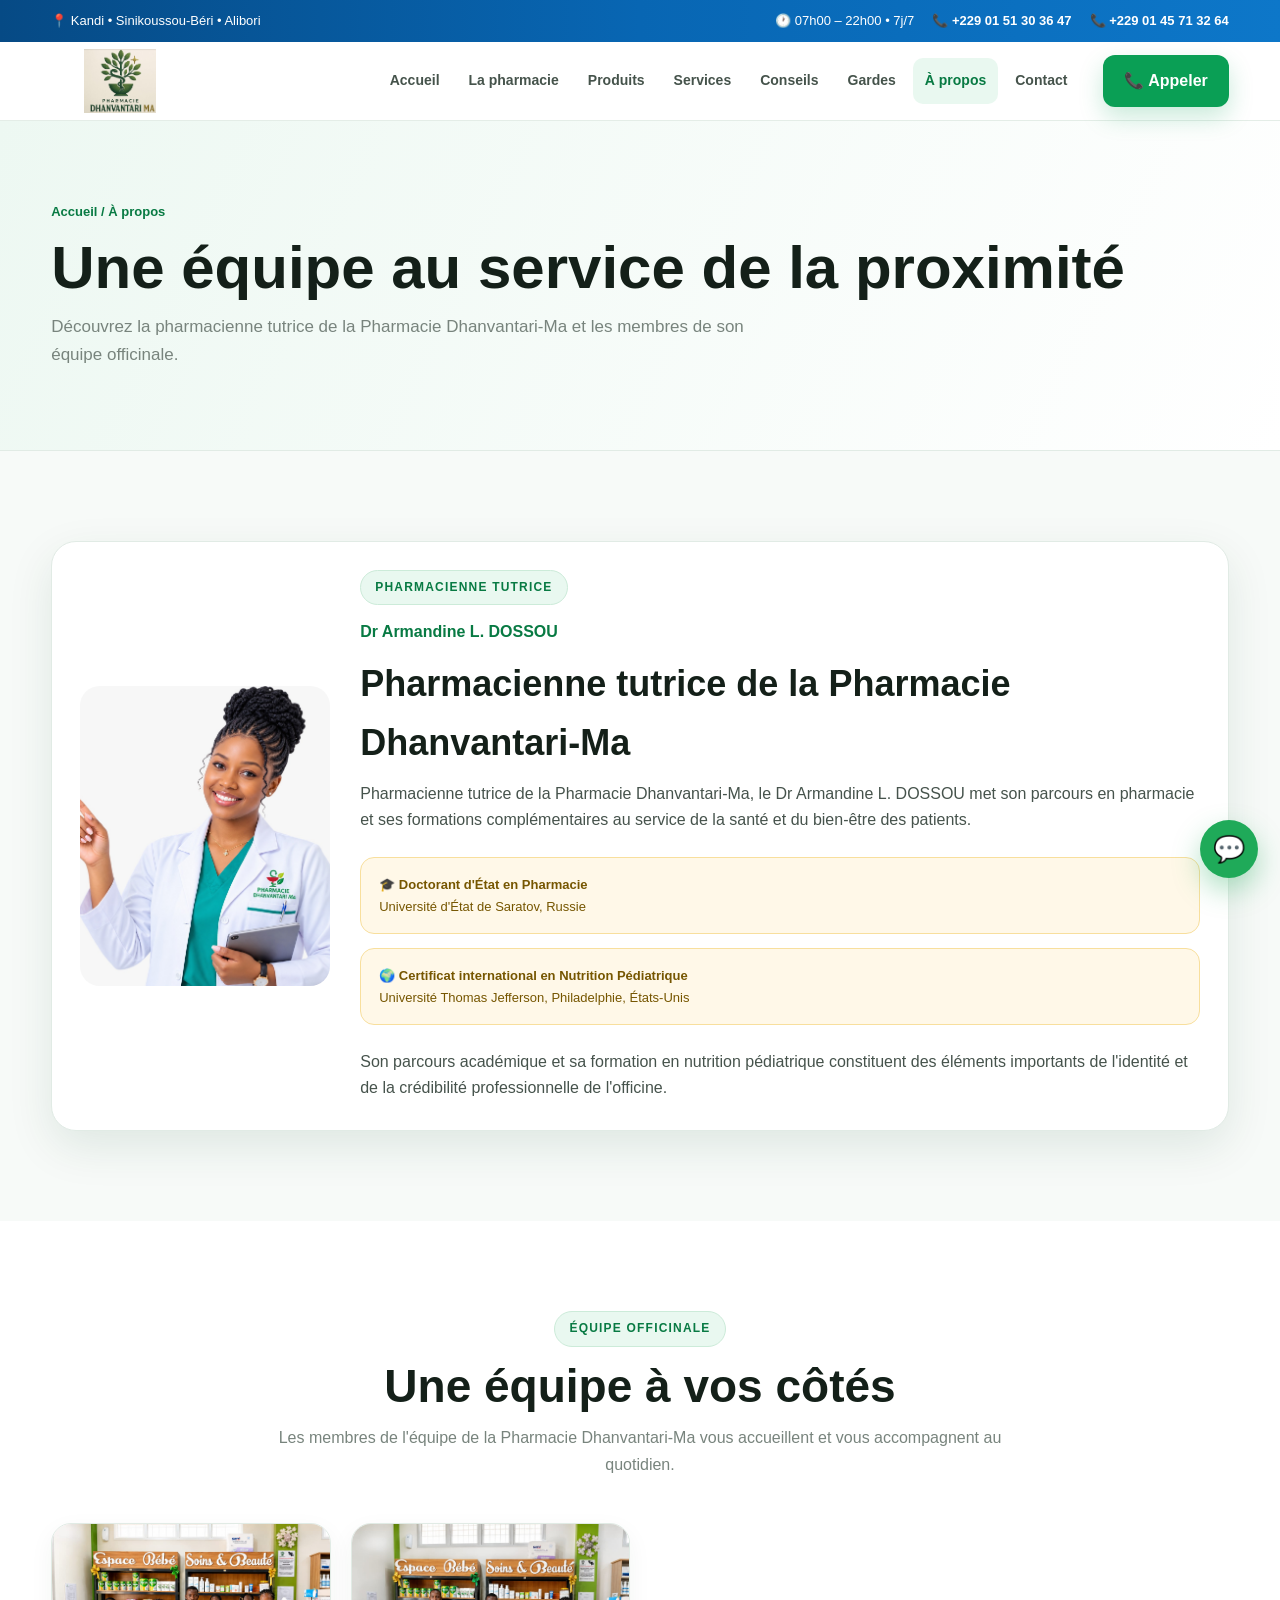
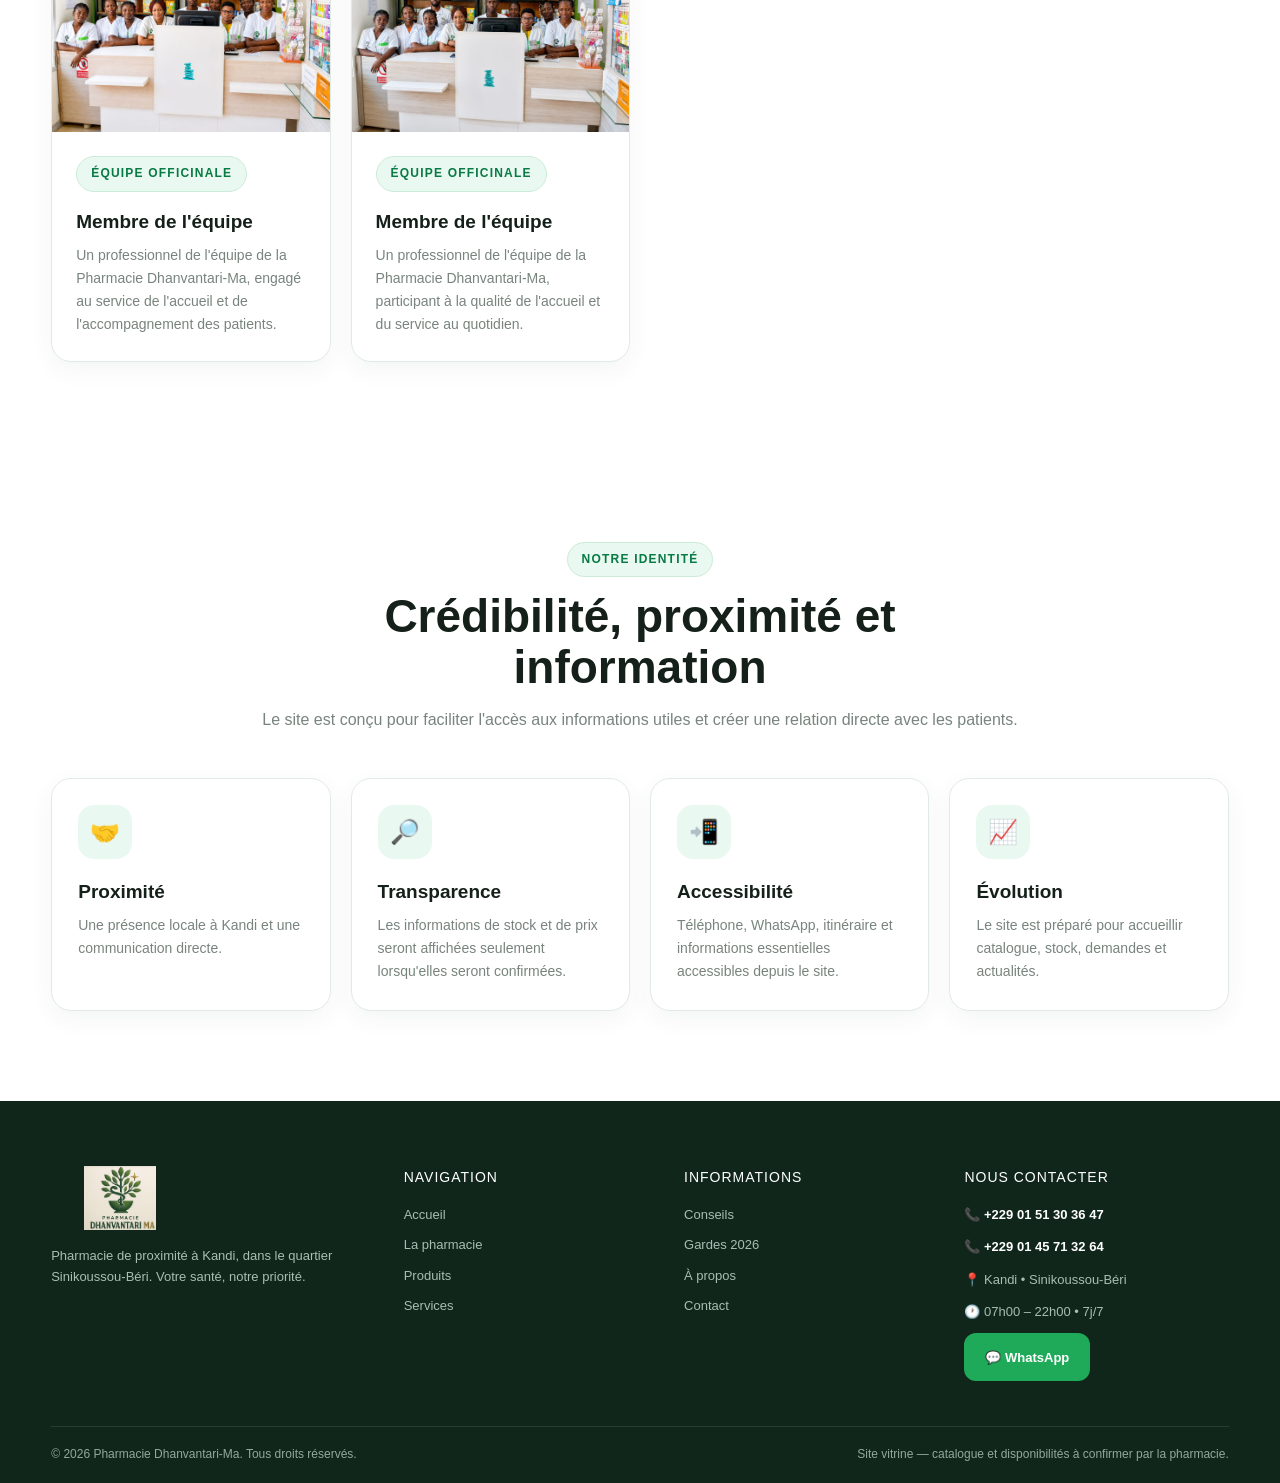
==== commit ba746b79: "Update a-propos.html" ====
--- a/a-propos.html
+++ b/a-propos.html
@@ -3,10 +3,85 @@
 <head>
 <meta charset="UTF-8">
 <meta name="viewport" content="width=device-width, initial-scale=1.0">
-<title>Pharmacie Dhanvantari-MA | À propos</title>
-<meta name="description" content="Découvrez le Dr Armandine L. DOSSOU, responsable de la Pharmacie Dhanvantari-MA, ainsi que son équipe officinale à Kandi.">
+<title>Pharmacie Dhanvantari-Ma à Kandi | À propos & Pharmacienne tutrice</title>
+<meta name="description" content="Découvrez le Dr Armandine L. DOSSOU, pharmacienne tutrice de la Pharmacie Dhanvantari-Ma à Kandi, Alibori. Parcours, équipe officinale et engagement de proximité.">
+<meta name="robots" content="index, follow">
 <meta name="theme-color" content="#0a9f55">
+<link rel="canonical" href="https://www.pharmaciedhanvantarima.com/a-propos.html">
+
+<!-- Favicon -->
+<link rel="icon" type="image/jpeg" href="https://www.pharmaciedhanvantarima.com/logo.jpeg">
+<link rel="apple-touch-icon" href="https://www.pharmaciedhanvantarima.com/logo.jpeg">
+
+<!-- Open Graph -->
+<meta property="og:type" content="website">
+<meta property="og:site_name" content="Pharmacie Dhanvantari-Ma">
+<meta property="og:title" content="Pharmacie Dhanvantari-Ma à Kandi | À propos & Pharmacienne tutrice">
+<meta property="og:description" content="Découvrez le Dr Armandine L. DOSSOU, pharmacienne tutrice de la Pharmacie Dhanvantari-Ma à Kandi, Alibori. Parcours, équipe officinale et engagement de proximité.">
+<meta property="og:url" content="https://www.pharmaciedhanvantarima.com/a-propos.html">
+<meta property="og:image" content="https://www.pharmaciedhanvantarima.com/ph1.jpeg">
+<meta property="og:locale" content="fr_FR">
+
+<!-- Twitter Card -->
+<meta name="twitter:card" content="summary_large_image">
+<meta name="twitter:title" content="Pharmacie Dhanvantari-Ma à Kandi | À propos & Pharmacienne tutrice">
+<meta name="twitter:description" content="Découvrez le Dr Armandine L. DOSSOU, pharmacienne tutrice de la Pharmacie Dhanvantari-Ma à Kandi, Alibori. Parcours, équipe officinale et engagement de proximité.">
+<meta name="twitter:image" content="https://www.pharmaciedhanvantarima.com/ph1.jpeg">
+
 <link rel="stylesheet" href="style.css">
+
+<!-- Données structurées JSON-LD -->
+<script type="application/ld+json">
+{
+  "@context": "https://schema.org",
+  "@graph": [
+    {
+      "@type": "WebPage",
+      "@id": "https://www.pharmaciedhanvantarima.com/a-propos.html#webpage",
+      "url": "https://www.pharmaciedhanvantarima.com/a-propos.html",
+      "name": "À propos - Pharmacie Dhanvantari-Ma",
+      "description": "Découvrez le Dr Armandine L. DOSSOU, pharmacienne tutrice de la Pharmacie Dhanvantari-Ma à Kandi, Alibori. Parcours, équipe officinale et engagement de proximité.",
+      "isPartOf": {
+        "@id": "https://www.pharmaciedhanvantarima.com/#website"
+      },
+      "about": {
+        "@id": "https://www.pharmaciedhanvantarima.com/#pharmacy"
+      }
+    },
+    {
+      "@type": "BreadcrumbList",
+      "itemListElement": [
+        {
+          "@type": "ListItem",
+          "position": 1,
+          "name": "Accueil",
+          "item": "https://www.pharmaciedhanvantarima.com/"
+        },
+        {
+          "@type": "ListItem",
+          "position": 2,
+          "name": "À propos",
+          "item": "https://www.pharmaciedhanvantarima.com/a-propos.html"
+        }
+      ]
+    },
+    {
+      "@type": "Person",
+      "@id": "https://www.pharmaciedhanvantarima.com/a-propos.html#person",
+      "name": "Dr Armandine L. DOSSOU",
+      "jobTitle": "Pharmacienne tutrice",
+      "worksFor": {
+        "@id": "https://www.pharmaciedhanvantarima.com/#pharmacy"
+      },
+      "description": "Doctorant d'État en Pharmacie à l'Université d'État de Saratov, Russie. Certificat International en Nutrition Pédiatrique à l'Université Thomas Jefferson de Philadelphie, États-Unis.",
+      "knowsAbout": [
+        "Pharmacie",
+        "Nutrition Pédiatrique"
+      ]
+    }
+  ]
+}
+</script>
 </head>
 <body>
 
@@ -23,21 +98,21 @@
 
 <header class="header">
   <div class="container nav">
-    <a class="logo" href="index.html" aria-label="Pharmacie Dhanvantari-MA - Accueil">
-      <img class="brand-logo" src="logo.jpeg" alt="Logo Pharmacie Dhanvantari-MA">
+    <a class="logo" href="index.html" aria-label="Pharmacie Dhanvantari-Ma - Accueil">
+      <img class="brand-logo" src="logo.jpeg" alt="Logo Pharmacie Dhanvantari-Ma">
     </a>
-    <nav class="nav-links">
+    <nav class="nav-links" aria-label="Navigation principale">
       <a href="index.html">Accueil</a>
       <a href="pharmacie.html">La pharmacie</a>
       <a href="produits.html">Produits</a>
       <a href="services.html">Services</a>
       <a href="conseils.html">Conseils</a>
       <a href="gardes.html">Gardes</a>
-      <a href="a-propos.html" class="active">À propos</a>
+      <a href="a-propos.html" class="active" aria-current="page">À propos</a>
       <a href="contact.html">Contact</a>
     </nav>
-    <a class="btn btn-primary header-call" href="tel:+2290151303647">📞 Appeler</a>
-    <button class="menu-toggle" aria-label="Menu">☰</button>
+    <a class="btn btn-primary header-call" href="tel:+2290151303647" aria-label="Appeler la Pharmacie Dhanvantari-Ma">📞 Appeler</a>
+    <button class="menu-toggle" aria-label="Ouvrir le menu de navigation">☰</button>
   </div>
 </header>
 
@@ -45,9 +120,11 @@
 
 <section class="page-hero">
   <div class="container">
-    <div class="breadcrumb">Accueil / À propos</div>
+    <nav class="breadcrumb" aria-label="Fil d'Ariane">
+      <a href="index.html">Accueil</a> / <span>À propos</span>
+    </nav>
     <h1>Une équipe au service de la proximité</h1>
-    <p>Découvrez la responsable de la Pharmacie Dhanvantari-MA et les membres de son équipe officinale.</p>
+    <p>Découvrez la pharmacienne tutrice de la Pharmacie Dhanvantari-Ma et les membres de son équipe officinale.</p>
   </div>
 </section>
 
@@ -56,17 +133,17 @@
     <div class="team-card reveal">
       <div class="team-photo">
         <img src="pharmacienne.jpeg"
-             alt="Dr Armandine L. DOSSOU, responsable de la Pharmacie Dhanvantari-MA"
-             onerror="this.style.display='none';this.parentElement.innerHTML='<div style=&quot;height:100%;display:grid;place-items:center;padding:30px;text-align:center;color:#087a43;font-weight:800&quot;>Photo de la responsable<br>à ajouter : pharmacienne.jpeg</div>'">
+             alt="Dr Armandine L. DOSSOU, pharmacienne tutrice de la Pharmacie Dhanvantari-Ma"
+             onerror="this.style.display='none';this.parentElement.innerHTML='<div style=&quot;height:100%;display:grid;place-items:center;padding:30px;text-align:center;color:#087a43;font-weight:800&quot;>Photo de la pharmacienne tutrice<br>à ajouter : pharmacienne.jpeg</div>'">
       </div>
 
       <div class="team-copy">
-        <div class="section-label">Direction de l'officine</div>
+        <div class="section-label">Pharmacienne tutrice</div>
         <div class="role">Dr Armandine L. DOSSOU</div>
-        <h2>Responsable / Directrice de la Pharmacie Dhanvantari-MA</h2>
+        <h2>Pharmacienne tutrice de la Pharmacie Dhanvantari-Ma</h2>
 
         <p>
-          À la tête de la Pharmacie Dhanvantari-MA, le Dr Armandine L. DOSSOU
+          Pharmacienne tutrice de la Pharmacie Dhanvantari-Ma, le Dr Armandine L. DOSSOU
           met son parcours en pharmacie et ses formations complémentaires
           au service de la santé et du bien-être des patients.
         </p>
@@ -97,29 +174,29 @@
     <div class="section-heading">
       <div class="section-label">Équipe officinale</div>
       <h2>Une équipe à vos côtés</h2>
-      <p>Les membres de l'équipe de la Pharmacie Dhanvantari-MA vous accueillent et vous accompagnent au quotidien.</p>
+      <p>Les membres de l'équipe de la Pharmacie Dhanvantari-Ma vous accueillent et vous accompagnent au quotidien.</p>
     </div>
 
     <div class="card-grid">
       <article class="info-card reveal" style="padding:0;overflow:hidden;">
         <div style="aspect-ratio:4/3;overflow:hidden;background:#eef8f2;">
-          <img src="ph1.jpeg" alt="Membre de l'équipe de la Pharmacie Dhanvantari-MA" style="width:100%;height:100%;object-fit:cover;display:block;">
+          <img src="ph1.jpeg" alt="Membre de l'équipe de la Pharmacie Dhanvantari-Ma à Kandi" loading="lazy" style="width:100%;height:100%;object-fit:cover;display:block;">
         </div>
         <div style="padding:24px;">
           <div class="section-label">Équipe officinale</div>
           <h3>Membre de l'équipe</h3>
-          <p>Un professionnel de l'équipe de la Pharmacie Dhanvantari-MA, engagé au service de l'accueil et de l'accompagnement des patients.</p>
+          <p>Un professionnel de l'équipe de la Pharmacie Dhanvantari-Ma, engagé au service de l'accueil et de l'accompagnement des patients.</p>
         </div>
       </article>
 
       <article class="info-card reveal" style="padding:0;overflow:hidden;">
         <div style="aspect-ratio:4/3;overflow:hidden;background:#eef8f2;">
-          <img src="ph2.jpeg" alt="Membre de l'équipe de la Pharmacie Dhanvantari-MA" style="width:100%;height:100%;object-fit:cover;display:block;">
+          <img src="ph2.jpeg" alt="Membre de l'équipe de la Pharmacie Dhanvantari-Ma à Kandi" loading="lazy" style="width:100%;height:100%;object-fit:cover;display:block;">
         </div>
         <div style="padding:24px;">
           <div class="section-label">Équipe officinale</div>
           <h3>Membre de l'équipe</h3>
-          <p>Un professionnel de l'équipe de la Pharmacie Dhanvantari-MA, participant à la qualité de l'accueil et du service au quotidien.</p>
+          <p>Un professionnel de l'équipe de la Pharmacie Dhanvantari-Ma, participant à la qualité de l'accueil et du service au quotidien.</p>
         </div>
       </article>
     </div>
@@ -147,8 +224,8 @@
 <footer>
   <div class="container footer-grid">
     <div class="footer-brand">
-      <a class="logo" href="index.html" aria-label="Pharmacie Dhanvantari-MA - Accueil">
-        <img class="brand-logo" src="logo.jpeg" alt="Logo Pharmacie Dhanvantari-MA">
+      <a class="logo" href="index.html" aria-label="Pharmacie Dhanvantari-Ma - Accueil">
+        <img class="brand-logo" src="logo.jpeg" alt="Logo Pharmacie Dhanvantari-Ma">
       </a>
       <p>Pharmacie de proximité à Kandi, dans le quartier Sinikoussou-Béri. Votre santé, notre priorité.</p>
     </div>
@@ -173,18 +250,18 @@
         <div>📞 <strong>+229 01 45 71 32 64</strong></div>
         <div>📍 Kandi • Sinikoussou-Béri</div>
         <div>🕐 07h00 – 22h00 • 7j/7</div>
-        <div><button class="btn btn-whatsapp" data-whatsapp="Bonjour Pharmacie Dhanvantari-MA, je souhaite obtenir des informations.">💬 WhatsApp</button></div>
+        <div><button class="btn btn-whatsapp" data-whatsapp="Bonjour Pharmacie Dhanvantari-Ma, je souhaite obtenir des informations.">💬 WhatsApp</button></div>
       </div>
     </div>
   </div>
   <div class="container footer-bottom">
-    <span>© <span data-year></span> Pharmacie Dhanvantari-MA. Tous droits réservés.</span>
+    <span>© <span data-year></span> Pharmacie Dhanvantari-Ma. Tous droits réservés.</span>
     <span>Site vitrine — catalogue et disponibilités à confirmer par la pharmacie.</span>
   </div>
 </footer>
 
-<a class="floating-whatsapp" href="https://wa.me/2290151303647" target="_blank" rel="noopener noreferrer" aria-label="WhatsApp">💬</a>
-<button class="back-top" aria-label="Retour en haut">↑</button>
+<a class="floating-whatsapp" href="https://wa.me/2290151303647" target="_blank" rel="noopener noreferrer" aria-label="Contacter la Pharmacie Dhanvantari-Ma sur WhatsApp">💬</a>
+<button class="back-top" aria-label="Retour en haut de la page">↑</button>
 <script src="main.js"></script>
 </body>
 </html>
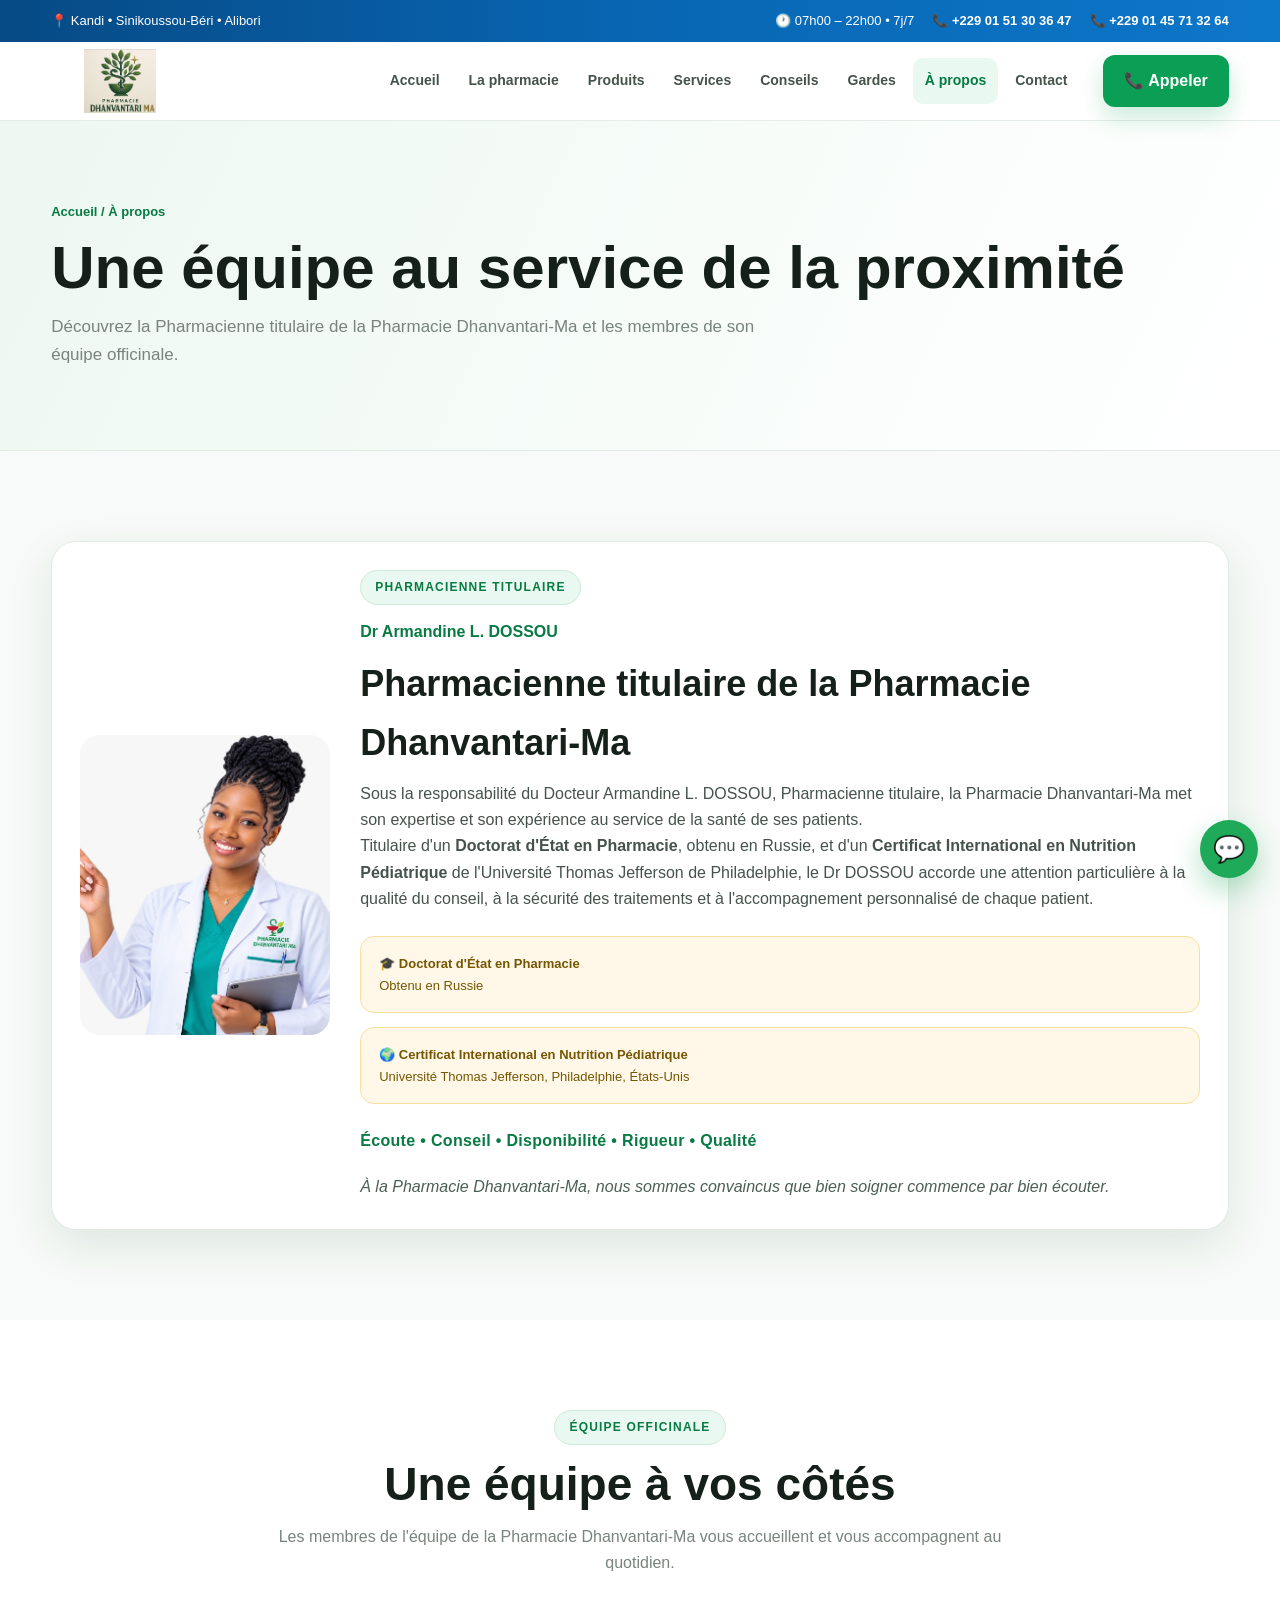
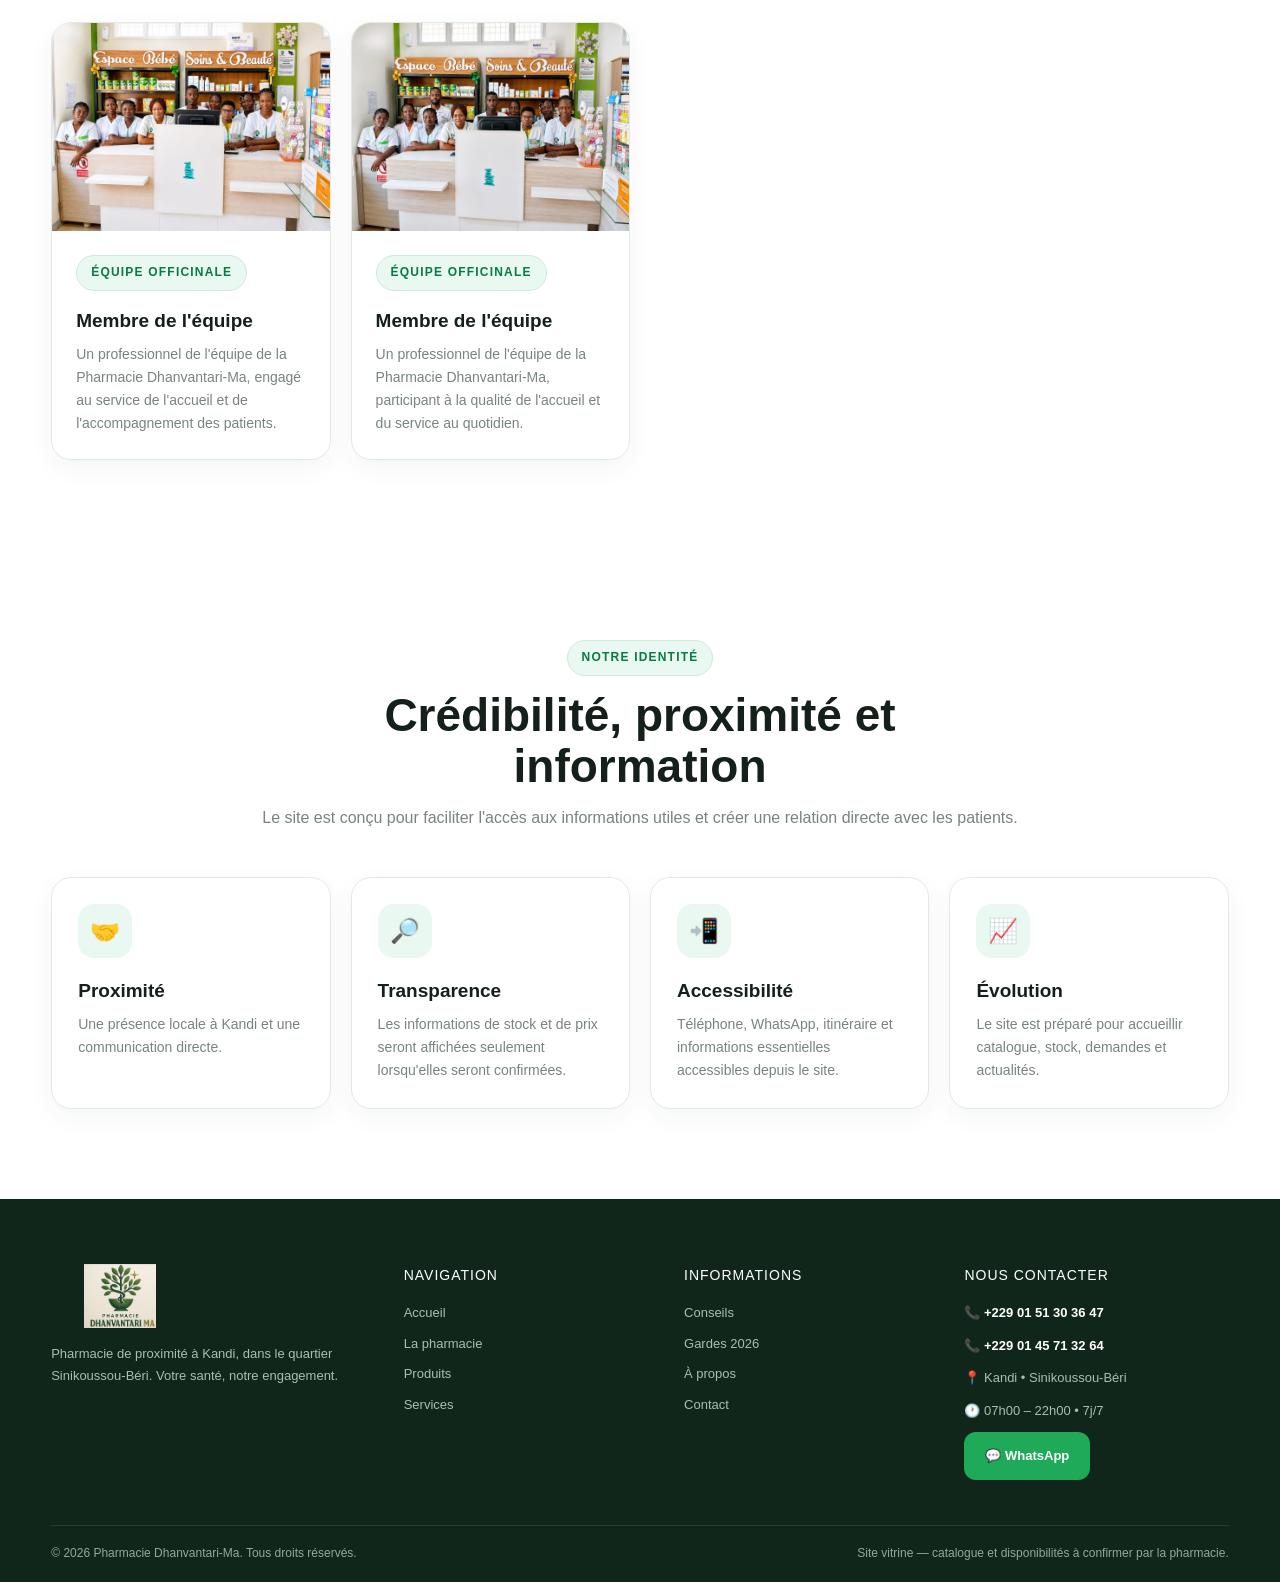
==== commit b18a1936: "Update pharmacist title and descriptions in a-propos.html" ====
--- a/a-propos.html
+++ b/a-propos.html
@@ -3,8 +3,8 @@
 <head>
 <meta charset="UTF-8">
 <meta name="viewport" content="width=device-width, initial-scale=1.0">
-<title>Pharmacie Dhanvantari-Ma à Kandi | À propos & Pharmacienne tutrice</title>
-<meta name="description" content="Découvrez le Dr Armandine L. DOSSOU, pharmacienne tutrice de la Pharmacie Dhanvantari-Ma à Kandi, Alibori. Parcours, équipe officinale et engagement de proximité.">
+<title>Pharmacie Dhanvantari-Ma à Kandi | À propos & Pharmacienne titulaire</title>
+<meta name="description" content="Découvrez le Dr Armandine L. DOSSOU, Pharmacienne titulaire de la Pharmacie Dhanvantari-Ma à Kandi, Alibori. Parcours, équipe officinale et engagement de proximité.">
 <meta name="robots" content="index, follow">
 <meta name="theme-color" content="#0a9f55">
 <link rel="canonical" href="https://www.pharmaciedhanvantarima.com/a-propos.html">
@@ -16,16 +16,16 @@
 <!-- Open Graph -->
 <meta property="og:type" content="website">
 <meta property="og:site_name" content="Pharmacie Dhanvantari-Ma">
-<meta property="og:title" content="Pharmacie Dhanvantari-Ma à Kandi | À propos & Pharmacienne tutrice">
-<meta property="og:description" content="Découvrez le Dr Armandine L. DOSSOU, pharmacienne tutrice de la Pharmacie Dhanvantari-Ma à Kandi, Alibori. Parcours, équipe officinale et engagement de proximité.">
+<meta property="og:title" content="Pharmacie Dhanvantari-Ma à Kandi | À propos & Pharmacienne titulaire">
+<meta property="og:description" content="Découvrez le Dr Armandine L. DOSSOU, Pharmacienne titulaire de la Pharmacie Dhanvantari-Ma à Kandi, Alibori. Parcours, équipe officinale et engagement de proximité.">
 <meta property="og:url" content="https://www.pharmaciedhanvantarima.com/a-propos.html">
 <meta property="og:image" content="https://www.pharmaciedhanvantarima.com/ph1.jpeg">
 <meta property="og:locale" content="fr_FR">
 
 <!-- Twitter Card -->
 <meta name="twitter:card" content="summary_large_image">
-<meta name="twitter:title" content="Pharmacie Dhanvantari-Ma à Kandi | À propos & Pharmacienne tutrice">
-<meta name="twitter:description" content="Découvrez le Dr Armandine L. DOSSOU, pharmacienne tutrice de la Pharmacie Dhanvantari-Ma à Kandi, Alibori. Parcours, équipe officinale et engagement de proximité.">
+<meta name="twitter:title" content="Pharmacie Dhanvantari-Ma à Kandi | À propos & Pharmacienne titulaire">
+<meta name="twitter:description" content="Découvrez le Dr Armandine L. DOSSOU, Pharmacienne titulaire de la Pharmacie Dhanvantari-Ma à Kandi, Alibori. Parcours, équipe officinale et engagement de proximité.">
 <meta name="twitter:image" content="https://www.pharmaciedhanvantarima.com/ph1.jpeg">
 
 <link rel="stylesheet" href="style.css">
@@ -40,7 +40,7 @@
       "@id": "https://www.pharmaciedhanvantarima.com/a-propos.html#webpage",
       "url": "https://www.pharmaciedhanvantarima.com/a-propos.html",
       "name": "À propos - Pharmacie Dhanvantari-Ma",
-      "description": "Découvrez le Dr Armandine L. DOSSOU, pharmacienne tutrice de la Pharmacie Dhanvantari-Ma à Kandi, Alibori. Parcours, équipe officinale et engagement de proximité.",
+      "description": "Découvrez le Dr Armandine L. DOSSOU, Pharmacienne titulaire de la Pharmacie Dhanvantari-Ma à Kandi, Alibori. Parcours, équipe officinale et engagement de proximité.",
       "isPartOf": {
         "@id": "https://www.pharmaciedhanvantarima.com/#website"
       },
@@ -69,11 +69,11 @@
       "@type": "Person",
       "@id": "https://www.pharmaciedhanvantarima.com/a-propos.html#person",
       "name": "Dr Armandine L. DOSSOU",
-      "jobTitle": "Pharmacienne tutrice",
+      "jobTitle": "Pharmacienne titulaire",
       "worksFor": {
         "@id": "https://www.pharmaciedhanvantarima.com/#pharmacy"
       },
-      "description": "Doctorant d'État en Pharmacie à l'Université d'État de Saratov, Russie. Certificat International en Nutrition Pédiatrique à l'Université Thomas Jefferson de Philadelphie, États-Unis.",
+      "description": "Titulaire d'un Doctorat d'État en Pharmacie, obtenu en Russie, et d'un Certificat International en Nutrition Pédiatrique de l'Université Thomas Jefferson de Philadelphie.",
       "knowsAbout": [
         "Pharmacie",
         "Nutrition Pédiatrique"
@@ -124,7 +124,7 @@
       <a href="index.html">Accueil</a> / <span>À propos</span>
     </nav>
     <h1>Une équipe au service de la proximité</h1>
-    <p>Découvrez la pharmacienne tutrice de la Pharmacie Dhanvantari-Ma et les membres de son équipe officinale.</p>
+    <p>Découvrez la Pharmacienne titulaire de la Pharmacie Dhanvantari-Ma et les membres de son équipe officinale.</p>
   </div>
 </section>
 
@@ -133,36 +133,61 @@
     <div class="team-card reveal">
       <div class="team-photo">
         <img src="pharmacienne.jpeg"
-             alt="Dr Armandine L. DOSSOU, pharmacienne tutrice de la Pharmacie Dhanvantari-Ma"
-             onerror="this.style.display='none';this.parentElement.innerHTML='<div style=&quot;height:100%;display:grid;place-items:center;padding:30px;text-align:center;color:#087a43;font-weight:800&quot;>Photo de la pharmacienne tutrice<br>à ajouter : pharmacienne.jpeg</div>'">
+             alt="Dr Armandine L. DOSSOU, Pharmacienne titulaire de la Pharmacie Dhanvantari-Ma"
+             onerror="this.style.display='none';this.parentElement.innerHTML='<div style=&quot;height:100%;display:grid;place-items:center;padding:30px;text-align:center;color:#087a43;font-weight:800&quot;>Photo de la Pharmacienne titulaire<br>à ajouter : pharmacienne.jpeg</div>'">
       </div>
 
       <div class="team-copy">
-        <div class="section-label">Pharmacienne tutrice</div>
+        <div class="section-label">Pharmacienne titulaire</div>
         <div class="role">Dr Armandine L. DOSSOU</div>
-        <h2>Pharmacienne tutrice de la Pharmacie Dhanvantari-Ma</h2>
+        <h2>Pharmacienne titulaire de la Pharmacie Dhanvantari-Ma</h2>
 
         <p>
-          Pharmacienne tutrice de la Pharmacie Dhanvantari-Ma, le Dr Armandine L. DOSSOU
-          met son parcours en pharmacie et ses formations complémentaires
-          au service de la santé et du bien-être des patients.
+          Sous la responsabilité du Docteur Armandine L. DOSSOU,
+          Pharmacienne titulaire, la Pharmacie Dhanvantari-Ma
+          met son expertise et son expérience au service de la
+          santé de ses patients.
+        </p>
+
+        <p>
+          Titulaire d'un <strong>Doctorat d'État en Pharmacie</strong>,
+          obtenu en Russie, et d'un <strong>Certificat International
+          en Nutrition Pédiatrique</strong> de l'Université Thomas
+          Jefferson de Philadelphie, le Dr DOSSOU accorde une
+          attention particulière à la qualité du conseil, à la
+          sécurité des traitements et à l'accompagnement
+          personnalisé de chaque patient.
         </p>
 
         <div style="display:grid;gap:14px;margin:24px 0;">
           <div class="notice" style="margin:0;">
-            <strong>🎓 Doctorant d'État en Pharmacie</strong><br>
-            Université d'État de Saratov, Russie
+            <strong>🎓 Doctorat d'État en Pharmacie</strong><br>
+            Obtenu en Russie
           </div>
           <div class="notice" style="margin:0;">
-            <strong>🌍 Certificat international en Nutrition Pédiatrique</strong><br>
+            <strong>🌍 Certificat International en Nutrition Pédiatrique</strong><br>
             Université Thomas Jefferson, Philadelphie, États-Unis
           </div>
         </div>
 
-        <p>
-          Son parcours académique et sa formation en nutrition pédiatrique
-          constituent des éléments importants de l'identité et de la crédibilité
-          professionnelle de l'officine.
+        <p style="
+          margin:0 0 18px;
+          font-weight:800;
+          color:#087a43;
+          letter-spacing:.02em;
+        ">
+          Écoute • Conseil • Disponibilité • Rigueur • Qualité
+        </p>
+
+        <p style="
+          margin:0;
+          color:#4b5f55;
+          line-height:1.75;
+          font-size:16px;
+          font-style:italic;
+        ">
+          À la Pharmacie Dhanvantari-Ma, nous sommes convaincus
+          que bien soigner commence par bien écouter.
         </p>
       </div>
     </div>
@@ -227,7 +252,7 @@
       <a class="logo" href="index.html" aria-label="Pharmacie Dhanvantari-Ma - Accueil">
         <img class="brand-logo" src="logo.jpeg" alt="Logo Pharmacie Dhanvantari-Ma">
       </a>
-      <p>Pharmacie de proximité à Kandi, dans le quartier Sinikoussou-Béri. Votre santé, notre priorité.</p>
+      <p>Pharmacie de proximité à Kandi, dans le quartier Sinikoussou-Béri. Votre santé, notre engagement.</p>
     </div>
     <div>
       <div class="footer-title">Navigation</div>
